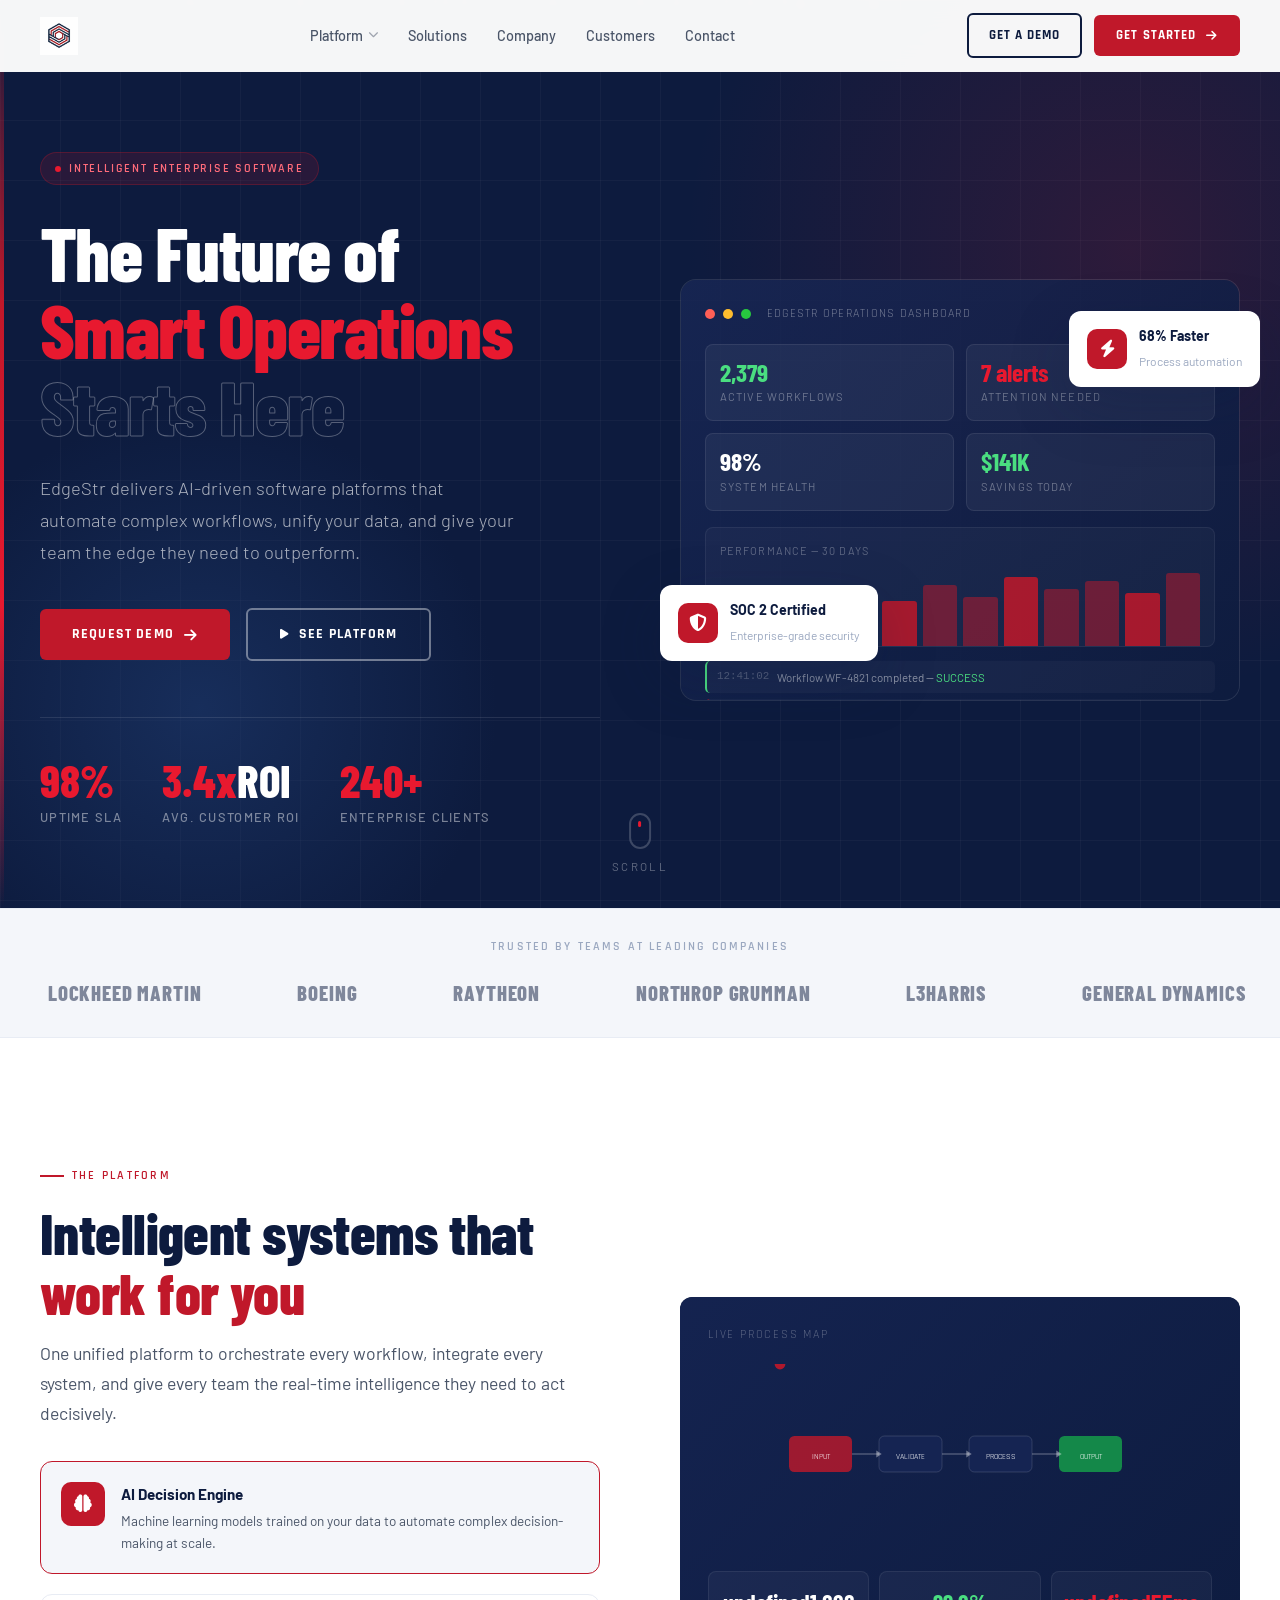
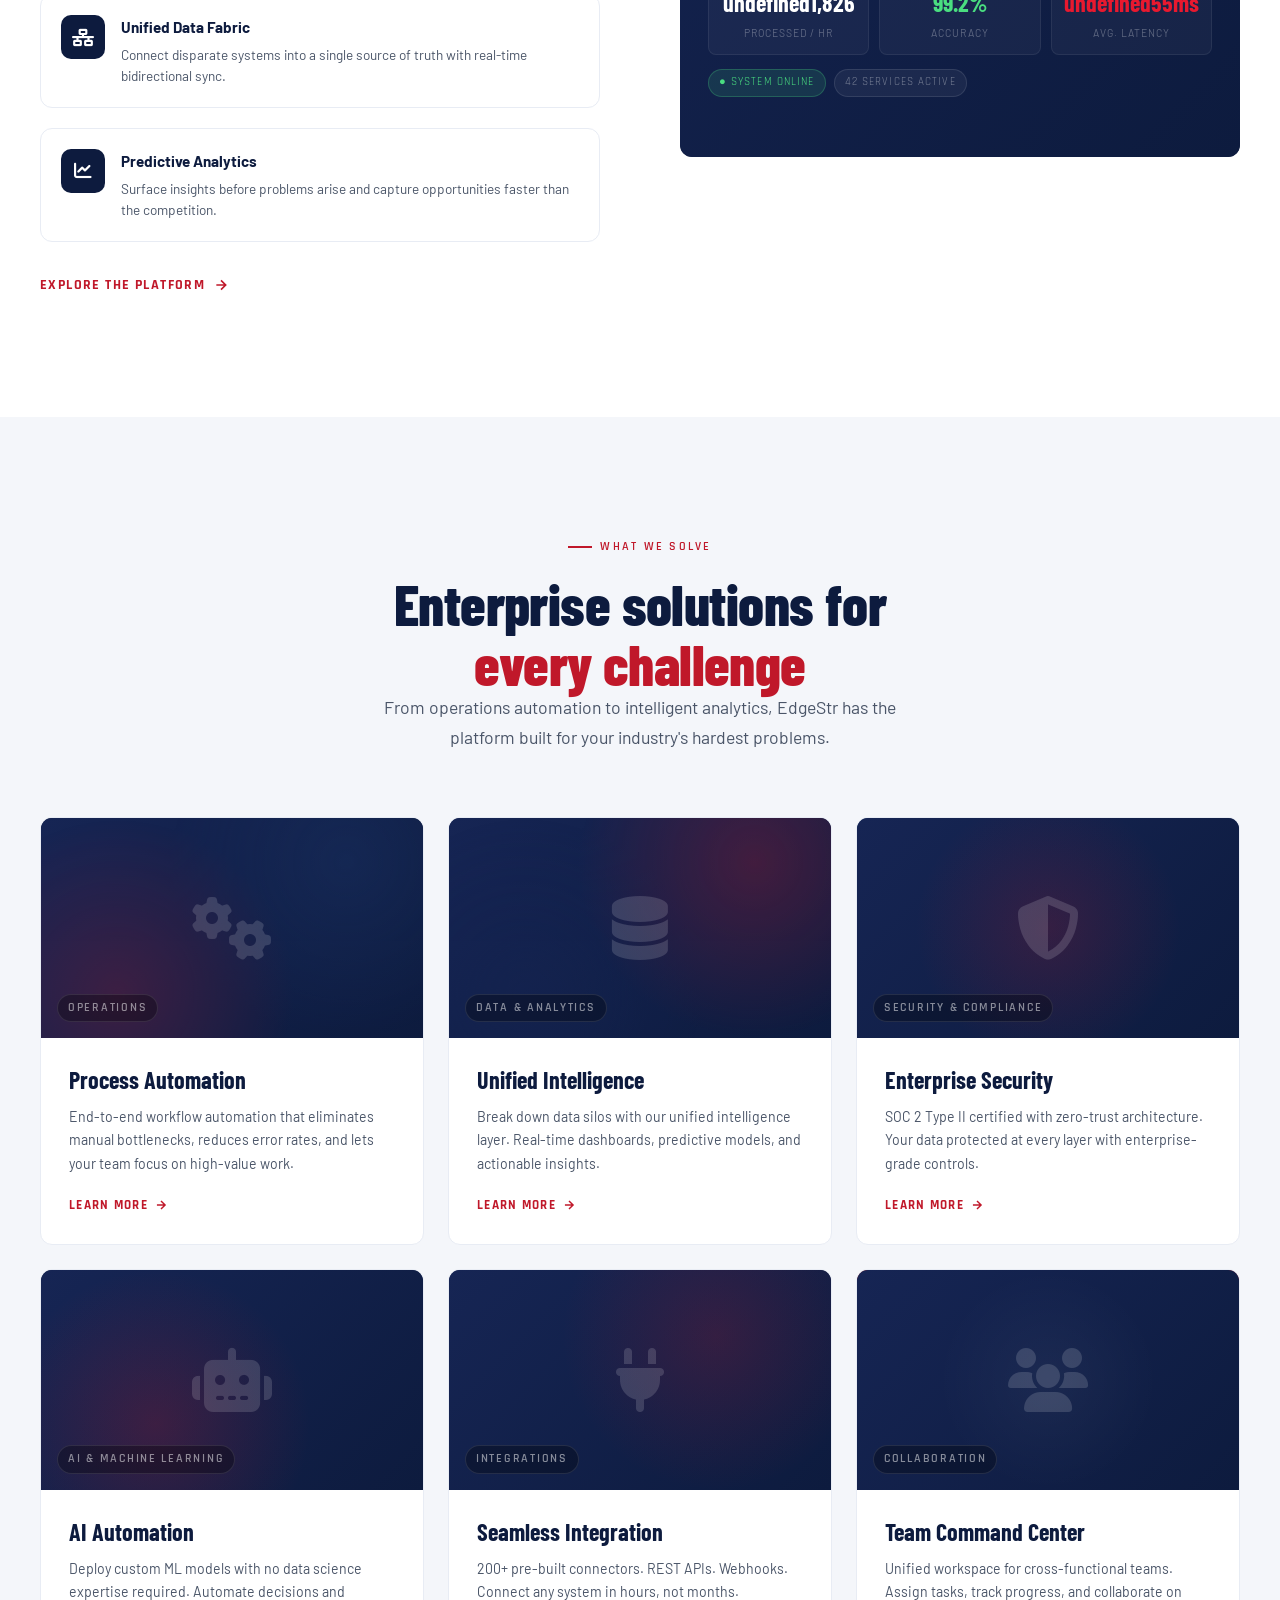
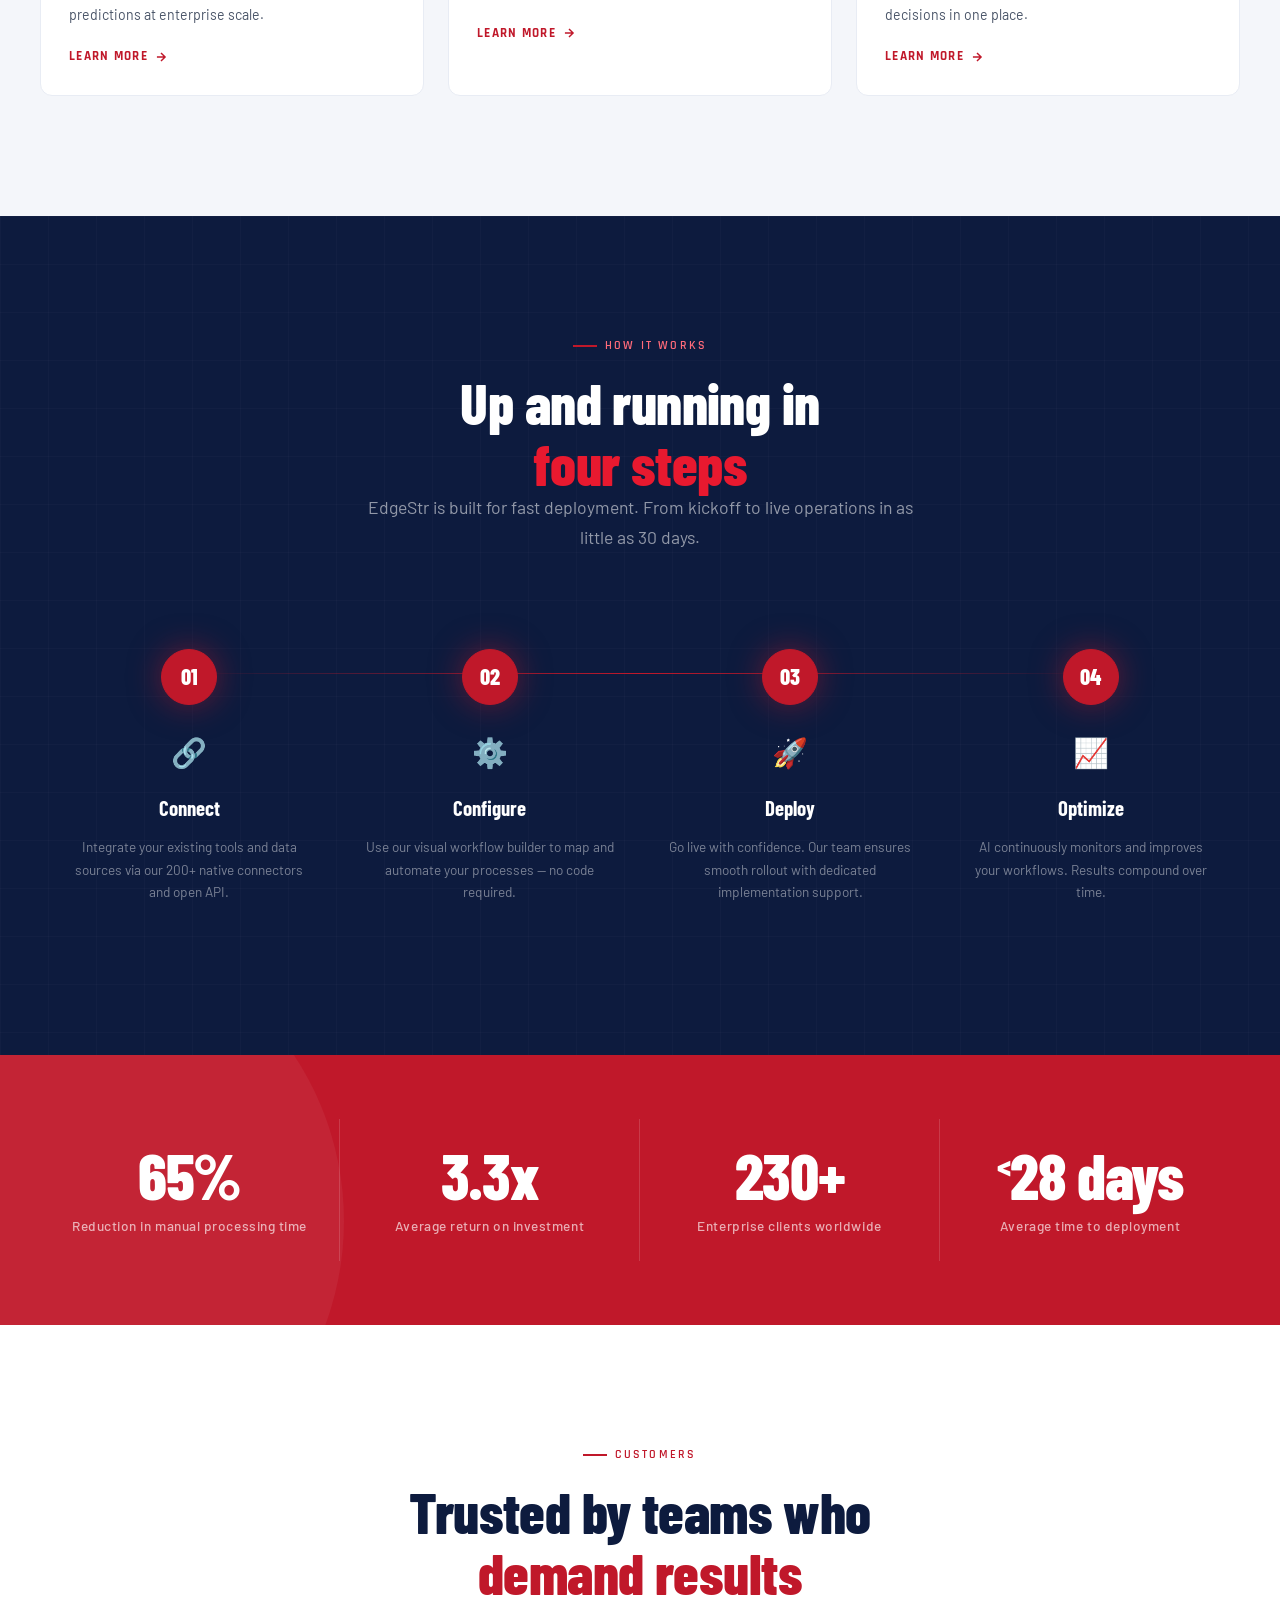
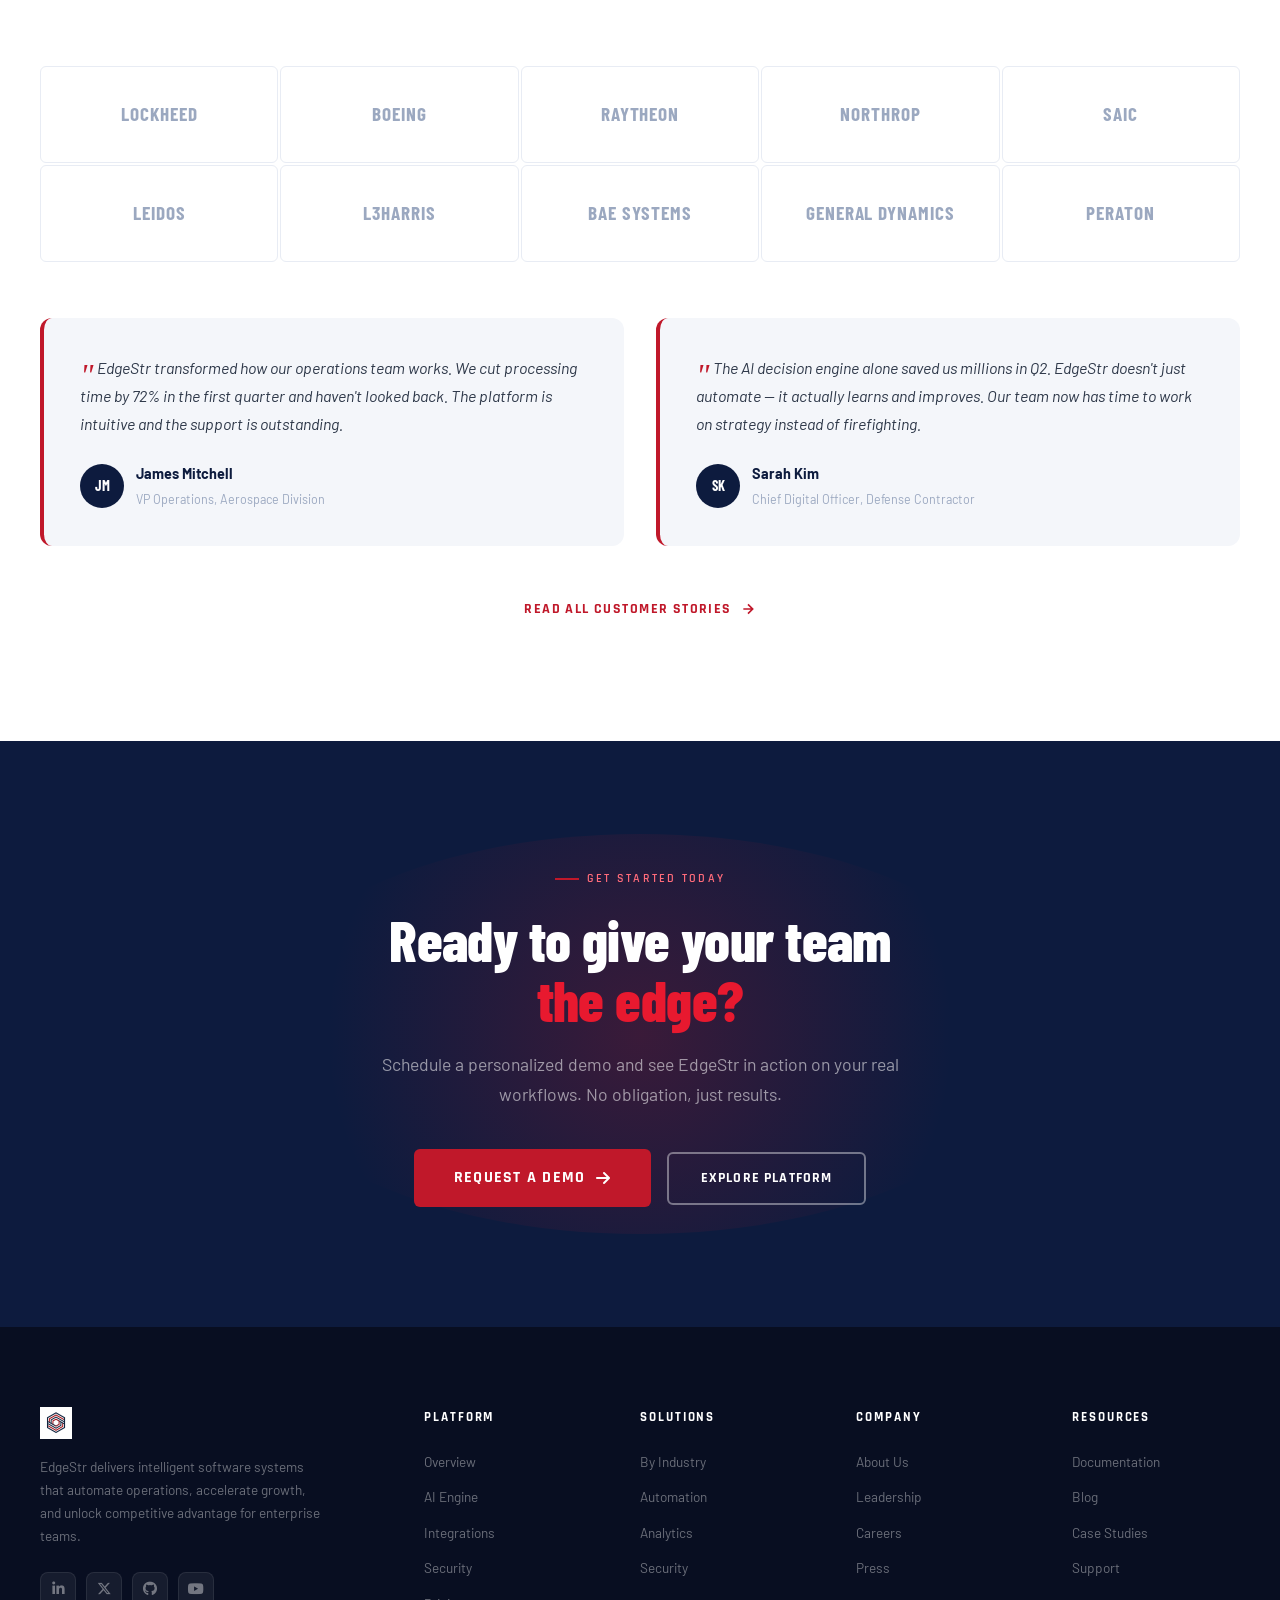
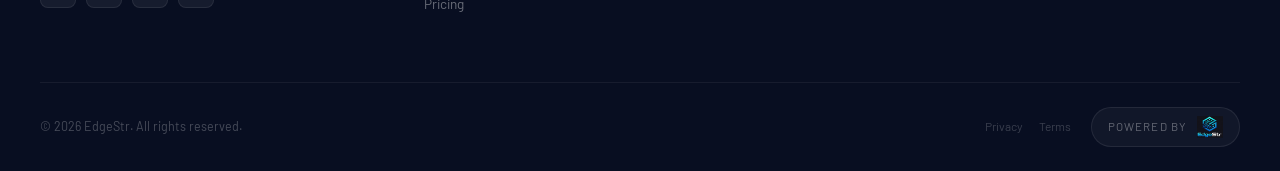
==== website/index.html @ c0b8b947 "website saves" ====
<!DOCTYPE html>
<html lang="en">
<head>
  <meta charset="UTF-8" />
  <meta name="viewport" content="width=device-width, initial-scale=1.0" />
  <title>EdgeStr — Intelligent Software Solutions</title>
  <meta name="description" content="EdgeStr empowers enterprises with intelligent software systems that automate operations, accelerate growth, and unlock competitive advantage." />
  <link rel="stylesheet" href="main.css" />
  <!-- Icons via CDN -->
  <link rel="stylesheet" href="https://cdnjs.cloudflare.com/ajax/libs/font-awesome/6.5.0/css/all.min.css" />
</head>
<body>

<!-- ═══════════════════════════════════════════════════════════
     NAVIGATION
═══════════════════════════════════════════════════════════ -->
<nav id="navbar">
  <div class="nav-inner">
    <a href="index.html" class="nav-logo">
      <img src="webpages/assets/testlogo.png" alt="EdgeStr" />
    </a>

    <div class="nav-links">
      <div class="nav-dropdown">
        <button class="nav-dropdown-toggle">
          Platform <i class="fa-solid fa-chevron-down" style="font-size:0.65rem;opacity:0.5;"></i>
        </button>
        <div class="dropdown-menu">
          <a href="webpages/platform.html">
            <div class="dm-icon"><i class="fa-solid fa-microchip"></i></div>
            <div class="dm-text"><strong>Core Platform</strong><span>AI-powered automation engine</span></div>
          </a>
          <a href="webpages/solutions.html">
            <div class="dm-icon"><i class="fa-solid fa-layer-group"></i></div>
            <div class="dm-text"><strong>Solutions</strong><span>Industry-specific deployments</span></div>
          </a>
          <a href="webpages/platform.html#integrations">
            <div class="dm-icon"><i class="fa-solid fa-plug"></i></div>
            <div class="dm-text"><strong>Integrations</strong><span>Connect your stack</span></div>
          </a>
        </div>
      </div>
      <a href="webpages/solutions.html">Solutions</a>
      <a href="webpages/company.html">Company</a>
      <a href="webpages/customers.html">Customers</a>
      <a href="webpages/contact.html">Contact</a>
    </div>

    <div class="nav-cta">
      <a href="webpages/contact.html" class="btn-secondary" style="padding:10px 20px;font-size:0.82rem;">Get a Demo</a>
      <a href="webpages/contact.html" class="btn-primary">
        Get Started <i class="fa-solid fa-arrow-right" style="font-size:0.75rem;"></i>
      </a>
    </div>

    <div class="nav-hamburger" id="hamburger">
      <span></span><span></span><span></span>
    </div>
  </div>
</nav>

<!-- Mobile menu -->
<div class="mobile-menu" id="mobile-menu">
  <a href="webpages/platform.html">Platform</a>
  <a href="webpages/solutions.html">Solutions</a>
  <a href="webpages/company.html">Company</a>
  <a href="webpages/customers.html">Customers</a>
  <a href="webpages/contact.html">Contact</a>
  <a href="webpages/contact.html" class="btn-primary" style="margin-top:16px;">Get Started →</a>
</div>

<!-- ═══════════════════════════════════════════════════════════
     HERO
═══════════════════════════════════════════════════════════ -->
<section id="hero">
  <div class="hero-grid"></div>
  <div class="hero-particles"></div>
  <div class="hero-glow"></div>
  <div class="hero-glow-2"></div>
  <div class="hero-accent-bar"></div>

  <div class="hero-inner">
    <div class="hero-content">
      <div class="hero-badge">Intelligent Enterprise Software</div>

      <h1 class="hero-title">
        The Future of<br/>
        <span class="line-red">Smart Operations</span><br/>
        <span class="line-outline">Starts Here</span>
      </h1>

      <p class="hero-desc">
        EdgeStr delivers AI-driven software platforms that automate complex workflows, unify your data, and give your team the edge they need to outperform.
      </p>

      <div class="hero-actions">
        <a href="webpages/contact.html" class="btn-primary">
          Request Demo <i class="fa-solid fa-arrow-right"></i>
        </a>
        <a href="webpages/platform.html" class="btn-outline-white">
          <i class="fa-solid fa-play" style="font-size:0.7rem;"></i> See Platform
        </a>
      </div>

      <div class="hero-stats">
        <div class="stat-item">
          <div class="stat-number"><span data-count="98" data-suffix="%">0%</span></div>
          <div class="stat-label">Uptime SLA</div>
        </div>
        <div class="stat-item">
          <div class="stat-number"><span data-count="3.4" data-suffix="x">0x</span>ROI</div>
          <div class="stat-label">Avg. Customer ROI</div>
        </div>
        <div class="stat-item">
          <div class="stat-number"><span data-count="240" data-suffix="+">0+</span></div>
          <div class="stat-label">Enterprise Clients</div>
        </div>
      </div>
    </div>

    <!-- Hero Visual / Dashboard -->
    <div class="hero-visual reveal-right">
      <div class="hero-visual-card">
        <div class="circuit-canvas">
          <!-- Animated dashboard mockup -->
          <div class="dashboard-anim">
            <div class="dash-header">
              <div class="dash-dot red"></div>
              <div class="dash-dot yellow"></div>
              <div class="dash-dot green"></div>
              <div class="dash-title">EdgeStr Operations Dashboard</div>
            </div>

            <div class="dash-grid">
              <div class="dash-metric">
                <div class="dash-metric-val green live-metric" data-base="2340" data-range="50" data-prefix="" data-suffix="">2,340</div>
                <div class="dash-metric-label">Active Workflows</div>
              </div>
              <div class="dash-metric">
                <div class="dash-metric-val red live-metric" data-base="3" data-range="5" data-prefix="" data-suffix=" alerts">3 alerts</div>
                <div class="dash-metric-label">Attention Needed</div>
              </div>
              <div class="dash-metric">
                <div class="dash-metric-val live-metric" data-base="98" data-range="2" data-prefix="" data-suffix="%">98%</div>
                <div class="dash-metric-label">System Health</div>
              </div>
              <div class="dash-metric">
                <div class="dash-metric-val green live-metric" data-base="124" data-range="20" data-prefix="$" data-suffix="K">$124K</div>
                <div class="dash-metric-label">Savings Today</div>
              </div>
            </div>

            <div class="dash-chart">
              <div style="font-size:0.68rem;color:rgba(255,255,255,0.3);letter-spacing:0.1em;text-transform:uppercase;margin-bottom:10px;">Performance — 30 days</div>
              <div class="chart-bars">
                <div class="chart-bar" style="--h:45%;"></div>
                <div class="chart-bar" style="--h:62%;"></div>
                <div class="chart-bar" style="--h:55%;"></div>
                <div class="chart-bar" style="--h:78%;"></div>
                <div class="chart-bar accent" style="--h:70%;"></div>
                <div class="chart-bar" style="--h:88%;"></div>
                <div class="chart-bar" style="--h:75%;"></div>
                <div class="chart-bar accent" style="--h:95%;"></div>
                <div class="chart-bar" style="--h:82%;"></div>
                <div class="chart-bar" style="--h:90%;"></div>
                <div class="chart-bar accent" style="--h:100%;"></div>
                <div class="chart-bar" style="--h:92%;"></div>
              </div>
            </div>

            <!-- Live data stream -->
            <div style="margin-top:14px;display:flex;flex-direction:column;gap:6px;">
              <div style="display:flex;align-items:center;gap:8px;padding:7px 10px;background:rgba(255,255,255,0.03);border-radius:5px;border-left:2px solid #4ADE80;">
                <span style="font-size:0.68rem;color:rgba(255,255,255,0.25);font-family:monospace;">12:41:02</span>
                <span style="font-size:0.72rem;color:rgba(255,255,255,0.5);">Workflow WF-4821 completed — <span style="color:#4ADE80;">SUCCESS</span></span>
              </div>
              <div style="display:flex;align-items:center;gap:8px;padding:7px 10px;background:rgba(255,255,255,0.03);border-radius:5px;border-left:2px solid var(--red);">
                <span style="font-size:0.68rem;color:rgba(255,255,255,0.25);font-family:monospace;">12:40:55</span>
                <span style="font-size:0.72rem;color:rgba(255,255,255,0.5);">Alert triggered — Process PRC-019 — <span style="color:#FF6B7A;">REVIEW</span></span>
              </div>
              <div style="display:flex;align-items:center;gap:8px;padding:7px 10px;background:rgba(255,255,255,0.03);border-radius:5px;border-left:2px solid rgba(255,255,255,0.15);">
                <span style="font-size:0.68rem;color:rgba(255,255,255,0.25);font-family:monospace;">12:40:49</span>
                <span style="font-size:0.72rem;color:rgba(255,255,255,0.5);">Data sync completed — 2,841 records updated</span>
              </div>
            </div>
          </div>
        </div>
      </div>

      <!-- Floating cards -->
      <div class="hero-float-card card-1">
        <div class="float-card-icon"><i class="fa-solid fa-bolt"></i></div>
        <div class="float-card-text">
          <strong>68% Faster</strong>
          <span>Process automation</span>
        </div>
      </div>
      <div class="hero-float-card card-2">
        <div class="float-card-icon"><i class="fa-solid fa-shield-halved"></i></div>
        <div class="float-card-text">
          <strong>SOC 2 Certified</strong>
          <span>Enterprise-grade security</span>
        </div>
      </div>
    </div>
  </div>

  <div class="hero-scroll" onclick="document.getElementById('logos-bar').scrollIntoView({behavior:'smooth'})">
    <div class="scroll-mouse"></div>
    <span>Scroll</span>
  </div>
</section>

<!-- ═══════════════════════════════════════════════════════════
     PARTNER LOGOS TICKER
═══════════════════════════════════════════════════════════ -->
<div class="logos-section" id="logos-bar">
  <p class="logos-label">Trusted by teams at leading companies</p>
  <div class="logos-track" id="logos-track">
    <!-- duplicated for infinite scroll -->
    <div class="logo-item">Lockheed Martin</div>
    <div class="logo-item">Boeing</div>
    <div class="logo-item">Raytheon</div>
    <div class="logo-item">Northrop Grumman</div>
    <div class="logo-item">L3Harris</div>
    <div class="logo-item">General Dynamics</div>
    <div class="logo-item">SAIC</div>
    <div class="logo-item">Leidos</div>
    <div class="logo-item">BAE Systems</div>
    <div class="logo-item">Lockheed Martin</div>
    <div class="logo-item">Boeing</div>
    <div class="logo-item">Raytheon</div>
    <div class="logo-item">Northrop Grumman</div>
    <div class="logo-item">L3Harris</div>
    <div class="logo-item">General Dynamics</div>
    <div class="logo-item">SAIC</div>
    <div class="logo-item">Leidos</div>
    <div class="logo-item">BAE Systems</div>
  </div>
</div>

<!-- ═══════════════════════════════════════════════════════════
     PLATFORM SECTION
═══════════════════════════════════════════════════════════ -->
<section id="platform">
  <div class="section-inner">
    <div class="platform-grid">
      <div class="platform-content reveal-left">
        <div class="label-tag">The Platform</div>
        <h2 class="section-heading mt-16">Intelligent systems that<br/><span>work for you</span></h2>
        <p class="section-sub mt-16">
          One unified platform to orchestrate every workflow, integrate every system, and give every team the real-time intelligence they need to act decisively.
        </p>

        <div class="platform-features mt-32">
          <div class="feat-item active">
            <div class="feat-icon"><i class="fa-solid fa-brain"></i></div>
            <div class="feat-body">
              <strong>AI Decision Engine</strong>
              <p>Machine learning models trained on your data to automate complex decision-making at scale.</p>
            </div>
          </div>
          <div class="feat-item">
            <div class="feat-icon"><i class="fa-solid fa-network-wired"></i></div>
            <div class="feat-body">
              <strong>Unified Data Fabric</strong>
              <p>Connect disparate systems into a single source of truth with real-time bidirectional sync.</p>
            </div>
          </div>
          <div class="feat-item">
            <div class="feat-icon"><i class="fa-solid fa-chart-line"></i></div>
            <div class="feat-body">
              <strong>Predictive Analytics</strong>
              <p>Surface insights before problems arise and capture opportunities faster than the competition.</p>
            </div>
          </div>
        </div>

        <a href="webpages/platform.html" class="btn-arrow-link mt-32" style="display:inline-flex;">
          Explore the Platform
          <svg width="16" height="16" viewBox="0 0 24 24" fill="none" stroke="currentColor" stroke-width="2.5"><path d="M5 12h14M12 5l7 7-7 7"/></svg>
        </a>
      </div>

      <div class="platform-visual reveal-right">
        <div class="circuit-canvas" style="min-height:460px;border-radius:12px;overflow:hidden;">
          <div class="dashboard-anim" style="padding:28px;">
            <!-- Process flow visualization -->
            <div style="font-family:'Rajdhani',sans-serif;font-size:0.75rem;color:rgba(255,255,255,0.3);letter-spacing:0.15em;text-transform:uppercase;margin-bottom:20px;">Live Process Map</div>
            <!-- SVG process flow -->
            <svg viewBox="0 0 400 200" width="100%" style="max-height:180px;">
              <!-- Nodes -->
              <rect x="10" y="80" width="70" height="40" rx="6" fill="rgba(192,24,42,0.8)" />
              <text x="45" y="105" text-anchor="middle" fill="white" font-size="9" font-family="Rajdhani">INPUT</text>
              <rect x="110" y="80" width="70" height="40" rx="6" fill="rgba(22,37,84,0.9)" stroke="rgba(255,255,255,0.15)" stroke-width="1"/>
              <text x="145" y="105" text-anchor="middle" fill="white" font-size="9" font-family="Rajdhani">VALIDATE</text>
              <rect x="210" y="80" width="70" height="40" rx="6" fill="rgba(22,37,84,0.9)" stroke="rgba(255,255,255,0.15)" stroke-width="1"/>
              <text x="245" y="105" text-anchor="middle" fill="white" font-size="9" font-family="Rajdhani">PROCESS</text>
              <rect x="310" y="80" width="70" height="40" rx="6" fill="rgba(22, 163, 74, 0.8)" />
              <text x="345" y="105" text-anchor="middle" fill="white" font-size="9" font-family="Rajdhani">OUTPUT</text>
              <!-- Connector lines -->
              <line x1="80" y1="100" x2="110" y2="100" stroke="rgba(255,255,255,0.25)" stroke-width="1.5"/>
              <polygon points="107,96 113,100 107,104" fill="rgba(255,255,255,0.4)"/>
              <line x1="180" y1="100" x2="210" y2="100" stroke="rgba(255,255,255,0.25)" stroke-width="1.5"/>
              <polygon points="207,96 213,100 207,104" fill="rgba(255,255,255,0.4)"/>
              <line x1="280" y1="100" x2="310" y2="100" stroke="rgba(255,255,255,0.25)" stroke-width="1.5"/>
              <polygon points="307,96 313,100 307,104" fill="rgba(255,255,255,0.4)"/>
              <!-- Animated pulse -->
              <circle r="6" fill="var(--red)" opacity="0.9">
                <animateMotion dur="3s" repeatCount="indefinite">
                  <mpath>
                    <path d="M 80,100 L 380,100" />
                  </mpath>
                </animateMotion>
              </circle>
            </svg>

            <div style="margin-top:20px;">
              <div style="display:grid;grid-template-columns:1fr 1fr 1fr;gap:10px;">
                <div style="background:rgba(255,255,255,0.04);border:1px solid rgba(255,255,255,0.07);border-radius:8px;padding:12px;text-align:center;">
                  <div style="font-family:'Barlow Condensed',sans-serif;font-weight:700;font-size:1.5rem;color:white;" class="live-metric" data-base="1820" data-range="30">1,820</div>
                  <div style="font-size:0.65rem;color:rgba(255,255,255,0.3);text-transform:uppercase;letter-spacing:0.1em;margin-top:3px;">Processed / hr</div>
                </div>
                <div style="background:rgba(255,255,255,0.04);border:1px solid rgba(255,255,255,0.07);border-radius:8px;padding:12px;text-align:center;">
                  <div style="font-family:'Barlow Condensed',sans-serif;font-weight:700;font-size:1.5rem;color:#4ADE80;">99.2%</div>
                  <div style="font-size:0.65rem;color:rgba(255,255,255,0.3);text-transform:uppercase;letter-spacing:0.1em;margin-top:3px;">Accuracy</div>
                </div>
                <div style="background:rgba(255,255,255,0.04);border:1px solid rgba(255,255,255,0.07);border-radius:8px;padding:12px;text-align:center;">
                  <div style="font-family:'Barlow Condensed',sans-serif;font-weight:700;font-size:1.5rem;color:var(--red-bright);" class="live-metric" data-base="45" data-range="20" data-suffix="ms">45ms</div>
                  <div style="font-size:0.65rem;color:rgba(255,255,255,0.3);text-transform:uppercase;letter-spacing:0.1em;margin-top:3px;">Avg. Latency</div>
                </div>
              </div>
            </div>

            <div style="margin-top:14px;display:flex;gap:8px;flex-wrap:wrap;">
              <span style="background:rgba(74,222,128,0.12);border:1px solid rgba(74,222,128,0.25);color:#4ADE80;font-size:0.7rem;font-family:'Rajdhani',sans-serif;letter-spacing:0.1em;text-transform:uppercase;padding:4px 10px;border-radius:100px;">● System Online</span>
              <span style="background:rgba(255,255,255,0.05);border:1px solid rgba(255,255,255,0.1);color:rgba(255,255,255,0.4);font-size:0.7rem;font-family:'Rajdhani',sans-serif;letter-spacing:0.1em;text-transform:uppercase;padding:4px 10px;border-radius:100px;">42 Services Active</span>
            </div>
          </div>
        </div>
      </div>
    </div>
  </div>
</section>

<!-- ═══════════════════════════════════════════════════════════
     SOLUTIONS / SMART CARDS
═══════════════════════════════════════════════════════════ -->
<section id="solutions">
  <div class="section-inner">
    <div class="section-header centered reveal">
      <div class="label-tag">What We Solve</div>
      <h2 class="section-heading mt-16">Enterprise solutions for<br/><span>every challenge</span></h2>
      <p class="section-sub mt-16">From operations automation to intelligent analytics, EdgeStr has the platform built for your industry's hardest problems.</p>
    </div>

    <div class="cards-grid">

      <div class="smart-card reveal delay-1">
        <div class="smart-card-visual">
          <div class="animated-bg"></div>
          <div class="card-icon-big"><i class="fa-solid fa-gears"></i></div>
          <div class="card-label-overlay">Operations</div>
        </div>
        <div class="smart-card-body">
          <div class="smart-card-title">Process Automation</div>
          <p class="smart-card-desc">End-to-end workflow automation that eliminates manual bottlenecks, reduces error rates, and lets your team focus on high-value work.</p>
          <a href="webpages/solutions.html" class="smart-card-link">
            Learn More
            <svg width="14" height="14" viewBox="0 0 24 24" fill="none" stroke="currentColor" stroke-width="2.5"><path d="M5 12h14M12 5l7 7-7 7"/></svg>
          </a>
        </div>
      </div>

      <div class="smart-card reveal delay-2">
        <div class="smart-card-visual" style="background:linear-gradient(135deg,#162554,#0D1B3E);">
          <div class="animated-bg" style="background:radial-gradient(circle at 80% 20%, rgba(192,24,42,0.7) 0%,transparent 50%),radial-gradient(circle at 20% 80%,rgba(22,37,84,0.9) 0%,transparent 50%);"></div>
          <div class="card-icon-big"><i class="fa-solid fa-database"></i></div>
          <div class="card-label-overlay">Data & Analytics</div>
        </div>
        <div class="smart-card-body">
          <div class="smart-card-title">Unified Intelligence</div>
          <p class="smart-card-desc">Break down data silos with our unified intelligence layer. Real-time dashboards, predictive models, and actionable insights.</p>
          <a href="webpages/solutions.html" class="smart-card-link">
            Learn More
            <svg width="14" height="14" viewBox="0 0 24 24" fill="none" stroke="currentColor" stroke-width="2.5"><path d="M5 12h14M12 5l7 7-7 7"/></svg>
          </a>
        </div>
      </div>

      <div class="smart-card reveal delay-3">
        <div class="smart-card-visual" style="background:linear-gradient(135deg,#1E3A6E,#162554);">
          <div class="animated-bg" style="background:radial-gradient(circle at 50% 50%,rgba(192,24,42,0.5) 0%,transparent 60%);"></div>
          <div class="card-icon-big"><i class="fa-solid fa-shield-halved"></i></div>
          <div class="card-label-overlay">Security & Compliance</div>
        </div>
        <div class="smart-card-body">
          <div class="smart-card-title">Enterprise Security</div>
          <p class="smart-card-desc">SOC 2 Type II certified with zero-trust architecture. Your data protected at every layer with enterprise-grade controls.</p>
          <a href="webpages/solutions.html" class="smart-card-link">
            Learn More
            <svg width="14" height="14" viewBox="0 0 24 24" fill="none" stroke="currentColor" stroke-width="2.5"><path d="M5 12h14M12 5l7 7-7 7"/></svg>
          </a>
        </div>
      </div>

      <div class="smart-card reveal delay-1">
        <div class="smart-card-visual" style="background:linear-gradient(135deg,#0D1B3E,#1E3A6E);">
          <div class="animated-bg" style="background:radial-gradient(circle at 30% 70%,rgba(192,24,42,0.6) 0%,transparent 50%);"></div>
          <div class="card-icon-big"><i class="fa-solid fa-robot"></i></div>
          <div class="card-label-overlay">AI & Machine Learning</div>
        </div>
        <div class="smart-card-body">
          <div class="smart-card-title">AI Automation</div>
          <p class="smart-card-desc">Deploy custom ML models with no data science expertise required. Automate decisions and predictions at enterprise scale.</p>
          <a href="webpages/solutions.html" class="smart-card-link">
            Learn More
            <svg width="14" height="14" viewBox="0 0 24 24" fill="none" stroke="currentColor" stroke-width="2.5"><path d="M5 12h14M12 5l7 7-7 7"/></svg>
          </a>
        </div>
      </div>

      <div class="smart-card reveal delay-2">
        <div class="smart-card-visual" style="background:linear-gradient(135deg,#162554,#0D1B3E);">
          <div class="animated-bg" style="background:radial-gradient(circle at 70% 30%,rgba(192,24,42,0.5) 0%,transparent 50%);"></div>
          <div class="card-icon-big"><i class="fa-solid fa-plug"></i></div>
          <div class="card-label-overlay">Integrations</div>
        </div>
        <div class="smart-card-body">
          <div class="smart-card-title">Seamless Integration</div>
          <p class="smart-card-desc">200+ pre-built connectors. REST APIs. Webhooks. Connect any system in hours, not months.</p>
          <a href="webpages/solutions.html" class="smart-card-link">
            Learn More
            <svg width="14" height="14" viewBox="0 0 24 24" fill="none" stroke="currentColor" stroke-width="2.5"><path d="M5 12h14M12 5l7 7-7 7"/></svg>
          </a>
        </div>
      </div>

      <div class="smart-card reveal delay-3">
        <div class="smart-card-visual" style="background:linear-gradient(135deg,#8B1020,#C0182A,#0D1B3E);">
          <div class="animated-bg" style="background:radial-gradient(circle at 50% 50%,rgba(255,255,255,0.1) 0%,transparent 50%);"></div>
          <div class="card-icon-big"><i class="fa-solid fa-users"></i></div>
          <div class="card-label-overlay">Collaboration</div>
        </div>
        <div class="smart-card-body">
          <div class="smart-card-title">Team Command Center</div>
          <p class="smart-card-desc">Unified workspace for cross-functional teams. Assign tasks, track progress, and collaborate on decisions in one place.</p>
          <a href="webpages/solutions.html" class="smart-card-link">
            Learn More
            <svg width="14" height="14" viewBox="0 0 24 24" fill="none" stroke="currentColor" stroke-width="2.5"><path d="M5 12h14M12 5l7 7-7 7"/></svg>
          </a>
        </div>
      </div>

    </div>
  </div>
</section>

<!-- ═══════════════════════════════════════════════════════════
     HOW IT WORKS
═══════════════════════════════════════════════════════════ -->
<section id="how-it-works">
  <div class="section-inner">
    <div class="section-header centered reveal">
      <div class="label-tag" style="color:#FF6B7A;">How It Works</div>
      <h2 class="section-heading mt-16">Up and running in<br/><span style="color:var(--red-bright);">four steps</span></h2>
      <p class="section-sub mt-16">EdgeStr is built for fast deployment. From kickoff to live operations in as little as 30 days.</p>
    </div>

    <div class="process-steps">
      <div class="process-step reveal delay-1">
        <div class="step-num">01</div>
        <div class="step-icon">🔗</div>
        <div class="step-title">Connect</div>
        <p class="step-desc">Integrate your existing tools and data sources via our 200+ native connectors and open API.</p>
      </div>
      <div class="process-step reveal delay-2">
        <div class="step-num">02</div>
        <div class="step-icon">⚙️</div>
        <div class="step-title">Configure</div>
        <p class="step-desc">Use our visual workflow builder to map and automate your processes — no code required.</p>
      </div>
      <div class="process-step reveal delay-3">
        <div class="step-num">03</div>
        <div class="step-icon">🚀</div>
        <div class="step-title">Deploy</div>
        <p class="step-desc">Go live with confidence. Our team ensures smooth rollout with dedicated implementation support.</p>
      </div>
      <div class="process-step reveal delay-4">
        <div class="step-num">04</div>
        <div class="step-icon">📈</div>
        <div class="step-title">Optimize</div>
        <p class="step-desc">AI continuously monitors and improves your workflows. Results compound over time.</p>
      </div>
    </div>
  </div>
</section>

<!-- ═══════════════════════════════════════════════════════════
     STATS BANNER
═══════════════════════════════════════════════════════════ -->
<section id="stats-banner">
  <div class="section-inner">
    <div class="stats-grid">
      <div class="stat-block reveal delay-1">
        <div class="stat-big"><span data-count="68" data-suffix="%">0%</span></div>
        <div class="stat-desc">Reduction in manual processing time</div>
      </div>
      <div class="stat-block reveal delay-2">
        <div class="stat-big"><span data-count="3.4" data-suffix="x">0x</span></div>
        <div class="stat-desc">Average return on investment</div>
      </div>
      <div class="stat-block reveal delay-3">
        <div class="stat-big"><span data-count="240" data-suffix="+">0+</span></div>
        <div class="stat-desc">Enterprise clients worldwide</div>
      </div>
      <div class="stat-block reveal delay-4">
        <div class="stat-big"><sup>&lt;</sup><span data-count="30" data-suffix=" days">0 days</span></div>
        <div class="stat-desc">Average time to deployment</div>
      </div>
    </div>
  </div>
</section>

<!-- ═══════════════════════════════════════════════════════════
     CUSTOMERS / TESTIMONIALS
═══════════════════════════════════════════════════════════ -->
<section id="customers">
  <div class="section-inner">
    <div class="section-header centered reveal">
      <div class="label-tag">Customers</div>
      <h2 class="section-heading mt-16">Trusted by teams who<br/><span>demand results</span></h2>
    </div>

    <div class="customer-logos-grid reveal">
      <div class="customer-logo-item">Lockheed</div>
      <div class="customer-logo-item">Boeing</div>
      <div class="customer-logo-item">Raytheon</div>
      <div class="customer-logo-item">Northrop</div>
      <div class="customer-logo-item">SAIC</div>
      <div class="customer-logo-item">Leidos</div>
      <div class="customer-logo-item">L3Harris</div>
      <div class="customer-logo-item">BAE Systems</div>
      <div class="customer-logo-item">General Dynamics</div>
      <div class="customer-logo-item">Peraton</div>
    </div>

    <div class="testimonial-row">
      <div class="testimonial-card reveal delay-1">
        <p class="quote-text">EdgeStr transformed how our operations team works. We cut processing time by 72% in the first quarter and haven't looked back. The platform is intuitive and the support is outstanding.</p>
        <div class="quote-author">
          <div class="author-avatar">JM</div>
          <div class="author-info">
            <strong>James Mitchell</strong>
            <span>VP Operations, Aerospace Division</span>
          </div>
        </div>
      </div>
      <div class="testimonial-card reveal delay-2">
        <p class="quote-text">The AI decision engine alone saved us millions in Q2. EdgeStr doesn't just automate — it actually learns and improves. Our team now has time to work on strategy instead of firefighting.</p>
        <div class="quote-author">
          <div class="author-avatar">SK</div>
          <div class="author-info">
            <strong>Sarah Kim</strong>
            <span>Chief Digital Officer, Defense Contractor</span>
          </div>
        </div>
      </div>
    </div>

    <div style="text-align:center;margin-top:48px;">
      <a href="webpages/customers.html" class="btn-arrow-link" style="justify-content:center;">
        Read All Customer Stories
        <svg width="16" height="16" viewBox="0 0 24 24" fill="none" stroke="currentColor" stroke-width="2.5"><path d="M5 12h14M12 5l7 7-7 7"/></svg>
      </a>
    </div>
  </div>
</section>

<!-- ═══════════════════════════════════════════════════════════
     CTA SECTION
═══════════════════════════════════════════════════════════ -->
<section id="cta-section">
  <div class="cta-glow"></div>
  <div class="section-inner" style="position:relative;z-index:2;">
    <div class="reveal">
      <div class="label-tag" style="color:#FF6B7A;justify-content:center;margin-bottom:20px;">Get Started Today</div>
      <h2 class="section-heading" style="color:var(--white);text-align:center;">Ready to give your team<br/><span style="color:var(--red-bright);">the edge?</span></h2>
      <p class="section-sub" style="color:rgba(255,255,255,0.55);text-align:center;margin:20px auto 40px;">Schedule a personalized demo and see EdgeStr in action on your real workflows. No obligation, just results.</p>

      <div class="cta-buttons">
        <a href="webpages/contact.html" class="btn-primary" style="font-size:1rem;padding:16px 40px;">
          Request a Demo <i class="fa-solid fa-arrow-right"></i>
        </a>
        <a href="webpages/platform.html" class="btn-outline-white">
          Explore Platform
        </a>
      </div>
    </div>
  </div>
</section>

<!-- ═══════════════════════════════════════════════════════════
     FOOTER
═══════════════════════════════════════════════════════════ -->
<footer id="footer">
  <div class="footer-inner">
    <div class="footer-top">
      <div class="footer-brand">
        <div class="footer-logo">
          <img src="webpages/assets/testlogo.png" alt="EdgeStr" />
        </div>
        <p class="footer-desc">EdgeStr delivers intelligent software systems that automate operations, accelerate growth, and unlock competitive advantage for enterprise teams.</p>
        <div class="footer-socials">
          <a href="#" class="social-btn"><i class="fab fa-linkedin-in"></i></a>
          <a href="#" class="social-btn"><i class="fab fa-x-twitter"></i></a>
          <a href="#" class="social-btn"><i class="fab fa-github"></i></a>
          <a href="#" class="social-btn"><i class="fab fa-youtube"></i></a>
        </div>
      </div>

      <div class="footer-col">
        <h4>Platform</h4>
        <ul>
          <li><a href="webpages/platform.html">Overview</a></li>
          <li><a href="webpages/platform.html#ai-engine">AI Engine</a></li>
          <li><a href="webpages/platform.html#integrations">Integrations</a></li>
          <li><a href="webpages/platform.html#security">Security</a></li>
          <li><a href="webpages/platform.html#pricing">Pricing</a></li>
        </ul>
      </div>

      <div class="footer-col">
        <h4>Solutions</h4>
        <ul>
          <li><a href="webpages/solutions.html">By Industry</a></li>
          <li><a href="webpages/solutions.html">Automation</a></li>
          <li><a href="webpages/solutions.html">Analytics</a></li>
          <li><a href="webpages/solutions.html">Security</a></li>
        </ul>
      </div>

      <div class="footer-col">
        <h4>Company</h4>
        <ul>
          <li><a href="webpages/company.html">About Us</a></li>
          <li><a href="webpages/company.html#leadership">Leadership</a></li>
          <li><a href="webpages/company.html#careers">Careers</a></li>
          <li><a href="webpages/company.html#press">Press</a></li>
        </ul>
      </div>

      <div class="footer-col">
        <h4>Resources</h4>
        <ul>
          <li><a href="#">Documentation</a></li>
          <li><a href="#">Blog</a></li>
          <li><a href="webpages/customers.html">Case Studies</a></li>
          <li><a href="webpages/contact.html">Support</a></li>
        </ul>
      </div>
    </div>

    <div class="footer-bottom">
      <span class="footer-copy">© 2026 EdgeStr. All rights reserved.</span>

      <!-- Powered by EdgeStar badge -->
      <div style="display:flex;align-items:center;gap:20px;">
        <div style="display:flex;gap:16px;">
          <a href="#" style="font-size:0.75rem;color:rgba(255,255,255,0.2);transition:color 0.2s;" onmouseover="this.style.color='rgba(255,255,255,0.5)'" onmouseout="this.style.color='rgba(255,255,255,0.2)'">Privacy</a>
          <a href="#" style="font-size:0.75rem;color:rgba(255,255,255,0.2);transition:color 0.2s;" onmouseover="this.style.color='rgba(255,255,255,0.5)'" onmouseout="this.style.color='rgba(255,255,255,0.2)'">Terms</a>
        </div>
        <div class="powered-badge">
          <span>Powered by</span>
          <img src="webpages/assets/edgestar.png" alt="EdgeStar" />
        </div>
      </div>
    </div>
  </div>
</footer>

<script src="main.js"></script>
</body>
</html>
---- website/main.css ----
/* ============================================================
   MAIN STYLESHEET — White, Navy Blue & Red Theme
   ============================================================ */

@import url('https://fonts.googleapis.com/css2?family=Barlow+Condensed:wght@400;600;700;800&family=Barlow:wght@300;400;500;600&family=Rajdhani:wght@500;600;700&display=swap');

/* ─── CSS VARIABLES ─────────────────────────────────────── */
:root {
  --navy:       #0D1B3E;
  --navy-mid:   #162554;
  --navy-light: #1E3A6E;
  --red:        #C0182A;
  --red-bright: #E8192F;
  --red-dark:   #8B1020;
  --white:      #FFFFFF;
  --off-white:  #F4F6FA;
  --gray-light: #E8ECF4;
  --gray-mid:   #9BA8C0;
  --gray-dark:  #4A5568;
  --text-dark:  #0D1B3E;
  --text-body:  #2D3748;
  --font-head:  'Barlow Condensed', sans-serif;
  --font-body:  'Barlow', sans-serif;
  --font-ui:    'Rajdhani', sans-serif;
  --transition: all 0.35s cubic-bezier(0.4, 0, 0.2, 1);
  --shadow-sm:  0 2px 12px rgba(13,27,62,0.10);
  --shadow-md:  0 8px 32px rgba(13,27,62,0.16);
  --shadow-lg:  0 20px 60px rgba(13,27,62,0.22);
  --radius:     6px;
  --radius-lg:  12px;
}

/* ─── RESET ─────────────────────────────────────────────── */
*, *::before, *::after { box-sizing: border-box; margin: 0; padding: 0; }
html { scroll-behavior: smooth; font-size: 16px; }
body {
  font-family: var(--font-body);
  color: var(--text-body);
  background: var(--white);
  overflow-x: hidden;
  line-height: 1.6;
}
img { max-width: 100%; display: block; }
a { text-decoration: none; color: inherit; }
ul { list-style: none; }
button { cursor: pointer; border: none; background: none; font-family: inherit; }

/* ─── SCROLLBAR ──────────────────────────────────────────── */
::-webkit-scrollbar { width: 6px; }
::-webkit-scrollbar-track { background: var(--off-white); }
::-webkit-scrollbar-thumb { background: var(--navy-light); border-radius: 3px; }

/* ─── TYPOGRAPHY HELPERS ─────────────────────────────────── */
.label-tag {
  font-family: var(--font-ui);
  font-size: 0.78rem;
  font-weight: 600;
  letter-spacing: 0.18em;
  text-transform: uppercase;
  color: var(--red);
  display: inline-flex;
  align-items: center;
  gap: 8px;
}
.label-tag::before {
  content: '';
  width: 24px; height: 2px;
  background: var(--red);
}
.section-heading {
  font-family: var(--font-head);
  font-size: clamp(2.2rem, 4.5vw, 3.8rem);
  font-weight: 800;
  line-height: 1.05;
  color: var(--navy);
  letter-spacing: -0.01em;
}
.section-heading span { color: var(--red); }
.section-sub {
  font-family: var(--font-body);
  font-size: 1.1rem;
  color: var(--gray-dark);
  font-weight: 400;
  max-width: 560px;
  line-height: 1.7;
}

/* ─── BUTTONS ────────────────────────────────────────────── */
.btn-primary {
  display: inline-flex;
  align-items: center;
  gap: 10px;
  background: var(--red);
  color: var(--white);
  font-family: var(--font-ui);
  font-size: 0.9rem;
  font-weight: 700;
  letter-spacing: 0.08em;
  text-transform: uppercase;
  padding: 14px 32px;
  border-radius: var(--radius);
  transition: var(--transition);
  position: relative;
  overflow: hidden;
}
.btn-primary::after {
  content: '';
  position: absolute;
  inset: 0;
  background: rgba(255,255,255,0.12);
  transform: translateX(-101%);
  transition: transform 0.3s ease;
}
.btn-primary:hover { background: var(--red-bright); transform: translateY(-2px); box-shadow: 0 8px 24px rgba(192,24,42,0.35); }
.btn-primary:hover::after { transform: translateX(0); }
.btn-secondary {
  display: inline-flex;
  align-items: center;
  gap: 10px;
  background: transparent;
  color: var(--navy);
  font-family: var(--font-ui);
  font-size: 0.9rem;
  font-weight: 700;
  letter-spacing: 0.08em;
  text-transform: uppercase;
  padding: 13px 32px;
  border-radius: var(--radius);
  border: 2px solid var(--navy);
  transition: var(--transition);
}
.btn-secondary:hover { background: var(--navy); color: var(--white); transform: translateY(-2px); }
.btn-outline-white {
  display: inline-flex;
  align-items: center;
  gap: 10px;
  background: transparent;
  color: var(--white);
  font-family: var(--font-ui);
  font-size: 0.9rem;
  font-weight: 700;
  letter-spacing: 0.08em;
  text-transform: uppercase;
  padding: 13px 32px;
  border-radius: var(--radius);
  border: 2px solid rgba(255,255,255,0.4);
  transition: var(--transition);
}
.btn-outline-white:hover { border-color: var(--white); background: rgba(255,255,255,0.1); }
.btn-arrow-link {
  display: inline-flex;
  align-items: center;
  gap: 8px;
  font-family: var(--font-ui);
  font-size: 0.88rem;
  font-weight: 700;
  letter-spacing: 0.1em;
  text-transform: uppercase;
  color: var(--red);
  transition: var(--transition);
}
.btn-arrow-link svg { transition: transform 0.25s ease; }
.btn-arrow-link:hover { color: var(--red-bright); }
.btn-arrow-link:hover svg { transform: translateX(5px); }

/* ─── NAVIGATION ─────────────────────────────────────────── */
#navbar {
  position: fixed;
  top: 0; left: 0; right: 0;
  z-index: 1000;
  background: rgba(255,255,255,0.96);
  backdrop-filter: blur(16px);
  border-bottom: 1px solid transparent;
  transition: var(--transition);
  height: 72px;
}
#navbar.scrolled {
  border-bottom-color: var(--gray-light);
  box-shadow: var(--shadow-sm);
}
.nav-inner {
  max-width: 1400px;
  margin: 0 auto;
  padding: 0 40px;
  height: 100%;
  display: flex;
  align-items: center;
  justify-content: space-between;
  gap: 24px;
}
.nav-logo {
  display: flex;
  align-items: center;
  gap: 12px;
  flex-shrink: 0;
}
.nav-logo img { height: 38px; width: auto; }
.nav-logo-text {
  font-family: var(--font-head);
  font-size: 1.4rem;
  font-weight: 800;
  color: var(--navy);
  letter-spacing: 0.02em;
}
.nav-logo-text span { color: var(--red); }
.nav-links {
  display: flex;
  align-items: center;
  gap: 2px;
}
.nav-links a, .nav-dropdown-toggle {
  font-family: var(--font-body);
  font-size: 0.9rem;
  font-weight: 500;
  color: var(--gray-dark);
  padding: 8px 14px;
  border-radius: var(--radius);
  transition: var(--transition);
  display: flex;
  align-items: center;
  gap: 5px;
  cursor: pointer;
  background: none;
}
.nav-links a:hover, .nav-dropdown-toggle:hover { color: var(--navy); background: var(--off-white); }
.nav-links a.active { color: var(--red); font-weight: 600; }
.nav-cta {
  display: flex;
  align-items: center;
  gap: 12px;
  flex-shrink: 0;
}
.nav-cta .btn-primary { padding: 10px 22px; font-size: 0.82rem; }
/* Dropdown */
.nav-dropdown { position: relative; }
.dropdown-menu {
  position: absolute;
  top: calc(100% + 8px);
  left: 0;
  background: var(--white);
  border: 1px solid var(--gray-light);
  border-radius: var(--radius-lg);
  box-shadow: var(--shadow-md);
  min-width: 240px;
  padding: 8px;
  opacity: 0;
  visibility: hidden;
  transform: translateY(-8px);
  transition: var(--transition);
  z-index: 100;
}
.nav-dropdown:hover .dropdown-menu { opacity: 1; visibility: visible; transform: translateY(0); }
.dropdown-menu a {
  display: flex;
  align-items: flex-start;
  gap: 12px;
  padding: 10px 12px;
  border-radius: var(--radius);
  color: var(--text-body);
  transition: var(--transition);
}
.dropdown-menu a:hover { background: var(--off-white); }
.dropdown-menu a .dm-icon {
  width: 36px; height: 36px;
  background: var(--gray-light);
  border-radius: 8px;
  display: flex; align-items: center; justify-content: center;
  flex-shrink: 0;
  color: var(--navy-light);
  font-size: 1rem;
  transition: var(--transition);
}
.dropdown-menu a:hover .dm-icon { background: var(--navy); color: var(--white); }
.dropdown-menu a .dm-text strong { display: block; font-weight: 600; color: var(--navy); font-size: 0.9rem; }
.dropdown-menu a .dm-text span { font-size: 0.78rem; color: var(--gray-mid); line-height: 1.3; }
/* Mobile nav */
.nav-hamburger {
  display: none;
  flex-direction: column;
  gap: 5px;
  padding: 8px;
  cursor: pointer;
}
.nav-hamburger span {
  display: block;
  width: 22px; height: 2px;
  background: var(--navy);
  border-radius: 2px;
  transition: var(--transition);
}
@media (max-width: 1024px) {
  .nav-links, .nav-cta { display: none; }
  .nav-hamburger { display: flex; }
}
.mobile-menu {
  display: none;
  position: fixed;
  top: 72px; left: 0; right: 0; bottom: 0;
  background: var(--white);
  z-index: 999;
  padding: 24px 32px;
  overflow-y: auto;
  flex-direction: column;
  gap: 8px;
}
.mobile-menu.open { display: flex; }
.mobile-menu a {
  font-family: var(--font-body);
  font-size: 1.1rem;
  font-weight: 500;
  color: var(--text-body);
  padding: 14px 0;
  border-bottom: 1px solid var(--gray-light);
  display: block;
  transition: color 0.2s;
}
.mobile-menu a:hover { color: var(--red); }

/* ─── HERO ───────────────────────────────────────────────── */
#hero {
  min-height: 100vh;
  background: var(--navy);
  position: relative;
  display: flex;
  align-items: center;
  overflow: hidden;
  padding-top: 72px;
}
/* Animated grid background */
.hero-grid {
  position: absolute;
  inset: 0;
  background-image:
    linear-gradient(rgba(255,255,255,0.03) 1px, transparent 1px),
    linear-gradient(90deg, rgba(255,255,255,0.03) 1px, transparent 1px);
  background-size: 60px 60px;
  animation: gridDrift 20s linear infinite;
}
@keyframes gridDrift {
  0% { transform: translate(0,0); }
  100% { transform: translate(60px, 60px); }
}
/* Animated particles */
.hero-particles {
  position: absolute;
  inset: 0;
  overflow: hidden;
}
.particle {
  position: absolute;
  border-radius: 50%;
  background: var(--red);
  opacity: 0.15;
  animation: floatParticle linear infinite;
}
@keyframes floatParticle {
  0% { transform: translateY(100vh) scale(0); opacity: 0; }
  10% { opacity: 0.15; }
  90% { opacity: 0.08; }
  100% { transform: translateY(-20vh) scale(1); opacity: 0; }
}
/* Hero gradient accent */
.hero-glow {
  position: absolute;
  width: 900px; height: 900px;
  border-radius: 50%;
  background: radial-gradient(circle, rgba(192,24,42,0.18) 0%, transparent 70%);
  top: -200px; right: -300px;
  pointer-events: none;
}
.hero-glow-2 {
  position: absolute;
  width: 600px; height: 600px;
  border-radius: 50%;
  background: radial-gradient(circle, rgba(30,58,110,0.6) 0%, transparent 70%);
  bottom: -100px; left: -100px;
  pointer-events: none;
}
/* Red accent bar */
.hero-accent-bar {
  position: absolute;
  left: 0; top: 0; bottom: 0;
  width: 4px;
  background: linear-gradient(to bottom, transparent, var(--red), var(--red-bright), transparent);
}
.hero-inner {
  max-width: 1400px;
  margin: 0 auto;
  padding: 80px 40px;
  display: grid;
  grid-template-columns: 1fr 1fr;
  align-items: center;
  gap: 80px;
  position: relative;
  z-index: 2;
  width: 100%;
}
.hero-content { }
.hero-badge {
  display: inline-flex;
  align-items: center;
  gap: 8px;
  background: rgba(192,24,42,0.15);
  border: 1px solid rgba(192,24,42,0.3);
  color: #FF6B7A;
  font-family: var(--font-ui);
  font-size: 0.75rem;
  font-weight: 600;
  letter-spacing: 0.15em;
  text-transform: uppercase;
  padding: 6px 14px;
  border-radius: 100px;
  margin-bottom: 28px;
}
.hero-badge::before {
  content: '';
  width: 6px; height: 6px;
  border-radius: 50%;
  background: var(--red-bright);
  animation: pulseDot 2s ease infinite;
}
@keyframes pulseDot {
  0%, 100% { transform: scale(1); opacity: 1; }
  50% { transform: scale(1.6); opacity: 0.6; }
}
.hero-title {
  font-family: var(--font-head);
  font-size: clamp(3rem, 6vw, 5.5rem);
  font-weight: 800;
  line-height: 1.0;
  color: var(--white);
  letter-spacing: -0.02em;
  margin-bottom: 28px;
}
.hero-title .line-red { color: var(--red-bright); }
.hero-title .line-outline {
  -webkit-text-stroke: 1px rgba(255,255,255,0.3);
  color: transparent;
}
.hero-desc {
  font-size: 1.15rem;
  color: rgba(255,255,255,0.65);
  font-weight: 300;
  line-height: 1.75;
  margin-bottom: 40px;
  max-width: 480px;
}
.hero-actions {
  display: flex;
  align-items: center;
  gap: 16px;
  flex-wrap: wrap;
}
.hero-stats {
  display: flex;
  gap: 40px;
  margin-top: 56px;
  padding-top: 40px;
  border-top: 1px solid rgba(255,255,255,0.1);
}
.stat-item {}
.stat-number {
  font-family: var(--font-head);
  font-size: 2.8rem;
  font-weight: 800;
  color: var(--white);
  line-height: 1;
  margin-bottom: 4px;
}
.stat-number span { color: var(--red-bright); }
.stat-label {
  font-size: 0.8rem;
  color: rgba(255,255,255,0.45);
  font-weight: 500;
  text-transform: uppercase;
  letter-spacing: 0.1em;
}
/* Hero visual side */
.hero-visual {
  position: relative;
}
.hero-visual-card {
  background: rgba(255,255,255,0.04);
  border: 1px solid rgba(255,255,255,0.08);
  border-radius: 16px;
  overflow: hidden;
  position: relative;
}
/* Animated circuit board visual */
.circuit-canvas {
  width: 100%;
  height: 420px;
  position: relative;
  background: linear-gradient(135deg, rgba(22,37,84,0.8) 0%, rgba(13,27,62,0.9) 100%);
}
.circuit-svg { width: 100%; height: 100%; }
.circuit-path {
  stroke-dasharray: 300;
  stroke-dashoffset: 300;
  animation: drawPath 3s ease forwards;
}
@keyframes drawPath {
  to { stroke-dashoffset: 0; }
}
.data-pulse {
  animation: dataPulse 2s ease-in-out infinite;
}
@keyframes dataPulse {
  0%, 100% { opacity: 0.3; r: 4; }
  50% { opacity: 1; r: 7; }
}
/* Floating info cards */
.hero-float-card {
  position: absolute;
  background: var(--white);
  border-radius: 12px;
  box-shadow: var(--shadow-lg);
  padding: 14px 18px;
  display: flex;
  align-items: center;
  gap: 12px;
  animation: floatCard 4s ease-in-out infinite;
}
@keyframes floatCard {
  0%, 100% { transform: translateY(0); }
  50% { transform: translateY(-8px); }
}
.hero-float-card.card-1 {
  top: 32px; right: -20px;
  animation-delay: 0s;
}
.hero-float-card.card-2 {
  bottom: 40px; left: -20px;
  animation-delay: 1.5s;
}
.float-card-icon {
  width: 40px; height: 40px;
  border-radius: 10px;
  background: var(--red);
  display: flex; align-items: center; justify-content: center;
  color: white;
  font-size: 1.1rem;
  flex-shrink: 0;
}
.float-card-text strong { display: block; font-size: 0.88rem; font-weight: 700; color: var(--navy); }
.float-card-text span { font-size: 0.75rem; color: var(--gray-mid); }
/* Scroll indicator */
.hero-scroll {
  position: absolute;
  bottom: 32px;
  left: 50%;
  transform: translateX(-50%);
  display: flex;
  flex-direction: column;
  align-items: center;
  gap: 8px;
  color: rgba(255,255,255,0.35);
  font-size: 0.72rem;
  letter-spacing: 0.2em;
  text-transform: uppercase;
  z-index: 3;
  cursor: pointer;
}
.scroll-mouse {
  width: 22px; height: 36px;
  border: 2px solid rgba(255,255,255,0.2);
  border-radius: 12px;
  display: flex;
  justify-content: center;
  padding-top: 6px;
}
.scroll-mouse::after {
  content: '';
  width: 3px; height: 6px;
  background: var(--red-bright);
  border-radius: 2px;
  animation: scrollDown 2s ease infinite;
}
@keyframes scrollDown {
  0% { transform: translateY(0); opacity: 1; }
  100% { transform: translateY(10px); opacity: 0; }
}
@media (max-width: 900px) {
  .hero-inner { grid-template-columns: 1fr; gap: 48px; }
  .hero-visual { display: none; }
  .hero-stats { gap: 24px; }
}

/* ─── LOGOS TICKER ───────────────────────────────────────── */
.logos-section {
  background: var(--off-white);
  padding: 28px 0;
  overflow: hidden;
  border-top: 1px solid var(--gray-light);
  border-bottom: 1px solid var(--gray-light);
}
.logos-label {
  text-align: center;
  font-family: var(--font-ui);
  font-size: 0.75rem;
  font-weight: 600;
  letter-spacing: 0.18em;
  text-transform: uppercase;
  color: var(--gray-mid);
  margin-bottom: 20px;
}
.logos-track {
  display: flex;
  animation: tickerScroll 28s linear infinite;
  width: max-content;
}
.logos-track:hover { animation-play-state: paused; }
@keyframes tickerScroll {
  0% { transform: translateX(0); }
  100% { transform: translateX(-50%); }
}
.logo-item {
  flex-shrink: 0;
  padding: 0 48px;
  display: flex;
  align-items: center;
  opacity: 0.5;
  transition: opacity 0.3s;
  font-family: var(--font-head);
  font-weight: 800;
  font-size: 1.3rem;
  color: var(--navy);
  letter-spacing: 0.04em;
  text-transform: uppercase;
}
.logo-item:hover { opacity: 1; }

/* ─── SECTIONS SHARED ────────────────────────────────────── */
section { }
.section-inner {
  max-width: 1400px;
  margin: 0 auto;
  padding: 0 40px;
}
.section-header {
  margin-bottom: 64px;
}
.section-header.centered {
  text-align: center;
  display: flex;
  flex-direction: column;
  align-items: center;
}
.section-header.centered .section-sub { margin: 0 auto; text-align: center; }

/* ─── PLATFORM SECTION ───────────────────────────────────── */
#platform {
  padding: 120px 0;
  background: var(--white);
}
.platform-grid {
  display: grid;
  grid-template-columns: 1fr 1fr;
  gap: 80px;
  align-items: center;
}
.platform-grid.reverse { direction: rtl; }
.platform-grid.reverse > * { direction: ltr; }
.platform-visual {
  border-radius: var(--radius-lg);
  overflow: hidden;
  position: relative;
  background: var(--navy);
  min-height: 400px;
}
/* Animated platform dashboard mockup */
.dashboard-anim {
  padding: 24px;
  position: relative;
  min-height: 400px;
  overflow: hidden;
}
.dash-header {
  display: flex;
  align-items: center;
  gap: 8px;
  margin-bottom: 20px;
}
.dash-dot {
  width: 10px; height: 10px;
  border-radius: 50%;
}
.dash-dot.red { background: #FF5F56; }
.dash-dot.yellow { background: #FFBD2E; }
.dash-dot.green { background: #27C93F; }
.dash-title {
  font-family: var(--font-ui);
  font-size: 0.78rem;
  color: rgba(255,255,255,0.4);
  letter-spacing: 0.1em;
  text-transform: uppercase;
  margin-left: 8px;
}
.dash-grid {
  display: grid;
  grid-template-columns: 1fr 1fr;
  gap: 12px;
  margin-bottom: 16px;
}
.dash-metric {
  background: rgba(255,255,255,0.05);
  border: 1px solid rgba(255,255,255,0.08);
  border-radius: 8px;
  padding: 14px;
}
.dash-metric-val {
  font-family: var(--font-head);
  font-size: 1.6rem;
  font-weight: 700;
  color: var(--white);
  line-height: 1;
}
.dash-metric-val.red { color: var(--red-bright); }
.dash-metric-val.green { color: #4ADE80; }
.dash-metric-label {
  font-size: 0.7rem;
  color: rgba(255,255,255,0.35);
  text-transform: uppercase;
  letter-spacing: 0.1em;
  margin-top: 4px;
}
.dash-chart {
  background: rgba(255,255,255,0.03);
  border: 1px solid rgba(255,255,255,0.06);
  border-radius: 8px;
  padding: 14px;
  height: 120px;
  position: relative;
  overflow: hidden;
}
.chart-bars {
  display: flex;
  align-items: flex-end;
  gap: 6px;
  height: 80px;
}
.chart-bar {
  flex: 1;
  background: rgba(192,24,42,0.5);
  border-radius: 3px 3px 0 0;
  transition: height 1s ease;
  animation: barGrow 2s ease-out forwards;
  height: 0;
}
@keyframes barGrow {
  to { height: var(--h); }
}
.chart-bar.accent { background: rgba(192,24,42,0.85); }

/* Platform content */
.platform-content { }
.platform-features {
  margin-top: 36px;
  display: flex;
  flex-direction: column;
  gap: 20px;
}
.feat-item {
  display: flex;
  gap: 16px;
  align-items: flex-start;
  padding: 20px;
  border-radius: var(--radius-lg);
  border: 1px solid var(--gray-light);
  transition: var(--transition);
  cursor: pointer;
}
.feat-item:hover {
  border-color: var(--red);
  box-shadow: var(--shadow-sm);
  transform: translateX(4px);
}
.feat-item.active {
  border-color: var(--red);
  background: var(--off-white);
}
.feat-icon {
  width: 44px; height: 44px;
  border-radius: 10px;
  background: var(--navy);
  display: flex; align-items: center; justify-content: center;
  flex-shrink: 0;
  color: var(--white);
  font-size: 1.1rem;
  transition: var(--transition);
}
.feat-item:hover .feat-icon,
.feat-item.active .feat-icon {
  background: var(--red);
}
.feat-body strong { display: block; font-weight: 700; color: var(--navy); font-size: 0.95rem; margin-bottom: 4px; }
.feat-body p { font-size: 0.85rem; color: var(--gray-dark); line-height: 1.6; }

@media (max-width: 900px) {
  .platform-grid { grid-template-columns: 1fr; gap: 48px; }
  .platform-grid.reverse { direction: ltr; }
}

/* ─── SMART CARDS / SOLUTIONS ────────────────────────────── */
#solutions {
  padding: 120px 0;
  background: var(--off-white);
}
.cards-grid {
  display: grid;
  grid-template-columns: repeat(3, 1fr);
  gap: 24px;
}
.smart-card {
  background: var(--white);
  border-radius: var(--radius-lg);
  overflow: hidden;
  border: 1px solid var(--gray-light);
  transition: var(--transition);
  position: relative;
  cursor: pointer;
  group: true;
}
.smart-card:hover {
  transform: translateY(-8px);
  box-shadow: var(--shadow-lg);
  border-color: transparent;
}
.smart-card::before {
  content: '';
  position: absolute;
  top: 0; left: 0; right: 0;
  height: 3px;
  background: linear-gradient(90deg, var(--navy), var(--red));
  opacity: 0;
  transition: opacity 0.3s;
}
.smart-card:hover::before { opacity: 1; }
.smart-card-visual {
  height: 220px;
  background: var(--navy);
  position: relative;
  overflow: hidden;
}
/* Animated background for each card */
.smart-card-visual::before {
  content: '';
  position: absolute;
  inset: 0;
  background: linear-gradient(135deg, var(--navy-mid) 0%, var(--navy) 100%);
}
.smart-card-visual .animated-bg {
  position: absolute;
  inset: 0;
  opacity: 0.4;
  background:
    radial-gradient(circle at 20% 80%, rgba(192,24,42,0.6) 0%, transparent 50%),
    radial-gradient(circle at 80% 20%, rgba(30,58,110,0.8) 0%, transparent 50%);
  animation: bgShift 6s ease-in-out infinite;
}
@keyframes bgShift {
  0%, 100% { transform: scale(1); }
  50% { transform: scale(1.1); }
}
.smart-card-visual .card-icon-big {
  position: absolute;
  inset: 0;
  display: flex;
  align-items: center;
  justify-content: center;
  font-size: 4rem;
  color: rgba(255,255,255,0.15);
  transition: var(--transition);
}
.smart-card:hover .card-icon-big { color: rgba(255,255,255,0.25); transform: scale(1.1); }
.smart-card-visual .card-label-overlay {
  position: absolute;
  bottom: 16px; left: 16px;
  font-family: var(--font-ui);
  font-size: 0.72rem;
  font-weight: 600;
  letter-spacing: 0.15em;
  text-transform: uppercase;
  color: rgba(255,255,255,0.5);
  background: rgba(0,0,0,0.3);
  padding: 4px 10px;
  border-radius: 100px;
  border: 1px solid rgba(255,255,255,0.1);
}
.smart-card-body {
  padding: 28px;
}
.smart-card-title {
  font-family: var(--font-head);
  font-size: 1.5rem;
  font-weight: 700;
  color: var(--navy);
  margin-bottom: 10px;
  line-height: 1.2;
}
.smart-card-desc {
  font-size: 0.88rem;
  color: var(--gray-dark);
  line-height: 1.65;
  margin-bottom: 20px;
}
.smart-card-link {
  font-family: var(--font-ui);
  font-size: 0.82rem;
  font-weight: 700;
  letter-spacing: 0.1em;
  text-transform: uppercase;
  color: var(--red);
  display: flex;
  align-items: center;
  gap: 6px;
  transition: var(--transition);
}
.smart-card:hover .smart-card-link { gap: 10px; }
.smart-card-link svg { transition: transform 0.25s; }
.smart-card:hover .smart-card-link svg { transform: translateX(4px); }

@media (max-width: 1100px) { .cards-grid { grid-template-columns: 1fr 1fr; } }
@media (max-width: 640px) { .cards-grid { grid-template-columns: 1fr; } }

/* ─── HOW IT WORKS (PROCESS) ─────────────────────────────── */
#how-it-works {
  padding: 120px 0;
  background: var(--navy);
  position: relative;
  overflow: hidden;
}
#how-it-works::before {
  content: '';
  position: absolute;
  inset: 0;
  background-image: linear-gradient(rgba(255,255,255,0.02) 1px, transparent 1px),
    linear-gradient(90deg, rgba(255,255,255,0.02) 1px, transparent 1px);
  background-size: 48px 48px;
}
#how-it-works .section-heading { color: var(--white); }
#how-it-works .section-sub { color: rgba(255,255,255,0.55); }
.process-steps {
  display: grid;
  grid-template-columns: repeat(4, 1fr);
  gap: 2px;
  margin-top: 64px;
  position: relative;
  z-index: 2;
}
/* Connector line */
.process-steps::before {
  content: '';
  position: absolute;
  top: 56px;
  left: 12.5%;
  right: 12.5%;
  height: 1px;
  background: linear-gradient(90deg, transparent, var(--red), transparent);
  z-index: 0;
}
.process-step {
  padding: 32px 24px;
  text-align: center;
  position: relative;
}
.step-num {
  width: 56px; height: 56px;
  border-radius: 50%;
  background: rgba(255,255,255,0.04);
  border: 1px solid rgba(255,255,255,0.1);
  display: flex; align-items: center; justify-content: center;
  font-family: var(--font-head);
  font-size: 1.4rem;
  font-weight: 800;
  color: var(--gray-mid);
  margin: 0 auto 24px;
  position: relative;
  z-index: 1;
  transition: var(--transition);
}
.process-step:hover .step-num,
.process-step.active .step-num {
  background: var(--red);
  border-color: var(--red);
  color: var(--white);
  box-shadow: 0 0 32px rgba(192,24,42,0.5);
}
.step-icon {
  font-size: 1.8rem;
  margin-bottom: 16px;
}
.step-title {
  font-family: var(--font-head);
  font-size: 1.3rem;
  font-weight: 700;
  color: var(--white);
  margin-bottom: 12px;
}
.step-desc {
  font-size: 0.85rem;
  color: rgba(255,255,255,0.45);
  line-height: 1.65;
}

@media (max-width: 900px) {
  .process-steps { grid-template-columns: 1fr 1fr; }
  .process-steps::before { display: none; }
}
@media (max-width: 480px) {
  .process-steps { grid-template-columns: 1fr; }
}

/* ─── STATS BANNER ───────────────────────────────────────── */
#stats-banner {
  background: var(--red);
  padding: 64px 0;
  overflow: hidden;
  position: relative;
}
#stats-banner::before {
  content: '';
  position: absolute;
  top: -50%; left: -20%;
  width: 600px; height: 600px;
  border-radius: 50%;
  background: rgba(255,255,255,0.05);
}
.stats-grid {
  display: grid;
  grid-template-columns: repeat(4, 1fr);
  gap: 0;
  position: relative;
  z-index: 1;
}
.stat-block {
  text-align: center;
  padding: 24px;
  border-right: 1px solid rgba(255,255,255,0.15);
}
.stat-block:last-child { border-right: none; }
.stat-big {
  font-family: var(--font-head);
  font-size: clamp(2.8rem, 5vw, 4.5rem);
  font-weight: 800;
  color: var(--white);
  line-height: 1;
  letter-spacing: -0.02em;
}
.stat-big sup {
  font-size: 0.5em;
  vertical-align: super;
}
.stat-desc {
  font-size: 0.85rem;
  color: rgba(255,255,255,0.65);
  margin-top: 8px;
  font-weight: 500;
  letter-spacing: 0.04em;
}

@media (max-width: 768px) { .stats-grid { grid-template-columns: 1fr 1fr; } }
@media (max-width: 480px) { .stats-grid { grid-template-columns: 1fr; } .stat-block { border-right: none; border-bottom: 1px solid rgba(255,255,255,0.15); } }

/* ─── CUSTOMERS ──────────────────────────────────────────── */
#customers {
  padding: 120px 0;
  background: var(--white);
}
.customer-logos-grid {
  display: grid;
  grid-template-columns: repeat(5, 1fr);
  gap: 2px;
  margin-top: 48px;
}
.customer-logo-item {
  display: flex;
  align-items: center;
  justify-content: center;
  padding: 32px;
  border: 1px solid var(--gray-light);
  border-radius: var(--radius);
  transition: var(--transition);
  font-family: var(--font-head);
  font-size: 1.2rem;
  font-weight: 700;
  color: var(--gray-mid);
  letter-spacing: 0.05em;
  text-transform: uppercase;
  cursor: pointer;
}
.customer-logo-item:hover {
  background: var(--navy);
  border-color: var(--navy);
  color: var(--white);
  transform: scale(1.02);
}
.testimonial-row {
  display: grid;
  grid-template-columns: 1fr 1fr;
  gap: 32px;
  margin-top: 56px;
}
.testimonial-card {
  background: var(--off-white);
  border-radius: var(--radius-lg);
  padding: 36px;
  border-left: 4px solid var(--red);
  transition: var(--transition);
}
.testimonial-card:hover { box-shadow: var(--shadow-md); transform: translateY(-4px); }
.quote-text {
  font-size: 1.0rem;
  font-style: italic;
  color: var(--text-body);
  line-height: 1.75;
  margin-bottom: 24px;
}
.quote-text::before { content: '"'; color: var(--red); font-size: 2rem; font-family: serif; line-height: 0; vertical-align: -0.4em; margin-right: 4px; }
.quote-author {
  display: flex;
  align-items: center;
  gap: 12px;
}
.author-avatar {
  width: 44px; height: 44px;
  border-radius: 50%;
  background: var(--navy);
  display: flex; align-items: center; justify-content: center;
  font-family: var(--font-head);
  font-weight: 700;
  color: var(--white);
  font-size: 0.9rem;
  flex-shrink: 0;
}
.author-info strong { display: block; font-weight: 700; color: var(--navy); font-size: 0.9rem; }
.author-info span { font-size: 0.78rem; color: var(--gray-mid); }

@media (max-width: 900px) {
  .customer-logos-grid { grid-template-columns: repeat(3, 1fr); }
  .testimonial-row { grid-template-columns: 1fr; }
}
@media (max-width: 640px) { .customer-logos-grid { grid-template-columns: 1fr 1fr; } }

/* ─── CTA SECTION ────────────────────────────────────────── */
#cta-section {
  padding: 120px 0;
  background: var(--navy);
  position: relative;
  overflow: hidden;
  text-align: center;
}
.cta-glow {
  position: absolute;
  width: 800px; height: 400px;
  border-radius: 50%;
  background: radial-gradient(circle, rgba(192,24,42,0.25) 0%, transparent 70%);
  top: 50%; left: 50%;
  transform: translate(-50%,-50%);
  pointer-events: none;
}
#cta-section .section-heading { color: var(--white); }
#cta-section .section-sub { color: rgba(255,255,255,0.55); margin: 20px auto 40px; }
.cta-buttons {
  display: flex;
  align-items: center;
  justify-content: center;
  gap: 16px;
  flex-wrap: wrap;
}

/* ─── FOOTER ─────────────────────────────────────────────── */
#footer {
  background: #080E21;
  padding: 80px 0 0;
  position: relative;
}
.footer-inner {
  max-width: 1400px;
  margin: 0 auto;
  padding: 0 40px;
}
.footer-top {
  display: grid;
  grid-template-columns: 2fr 1fr 1fr 1fr 1fr;
  gap: 48px;
  padding-bottom: 56px;
  border-bottom: 1px solid rgba(255,255,255,0.06);
}
.footer-brand {}
.footer-logo {
  display: flex;
  align-items: center;
  gap: 10px;
  margin-bottom: 16px;
}
.footer-logo img { height: 32px; width: auto; }
.footer-logo-text {
  font-family: var(--font-head);
  font-size: 1.3rem;
  font-weight: 800;
  color: var(--white);
  letter-spacing: 0.02em;
}
.footer-logo-text span { color: var(--red); }
.footer-desc {
  font-size: 0.85rem;
  color: rgba(255,255,255,0.4);
  line-height: 1.7;
  max-width: 280px;
}
.footer-socials {
  display: flex;
  gap: 10px;
  margin-top: 24px;
}
.social-btn {
  width: 36px; height: 36px;
  border-radius: 8px;
  background: rgba(255,255,255,0.06);
  border: 1px solid rgba(255,255,255,0.08);
  display: flex; align-items: center; justify-content: center;
  color: rgba(255,255,255,0.4);
  font-size: 0.9rem;
  transition: var(--transition);
  cursor: pointer;
  text-decoration: none;
}
.social-btn:hover { background: var(--red); border-color: var(--red); color: var(--white); }
.footer-col h4 {
  font-family: var(--font-ui);
  font-size: 0.8rem;
  font-weight: 700;
  letter-spacing: 0.15em;
  text-transform: uppercase;
  color: var(--white);
  margin-bottom: 20px;
}
.footer-col ul li { margin-bottom: 10px; }
.footer-col ul li a {
  font-size: 0.85rem;
  color: rgba(255,255,255,0.4);
  transition: color 0.2s;
  text-decoration: none;
}
.footer-col ul li a:hover { color: var(--white); }
.footer-bottom {
  display: flex;
  align-items: center;
  justify-content: space-between;
  padding: 24px 0;
  border-top: none;
}
.footer-copy {
  font-size: 0.78rem;
  color: rgba(255,255,255,0.25);
}
/* EdgeStar powered badge */
.powered-badge {
  display: flex;
  align-items: center;
  gap: 10px;
  background: rgba(255,255,255,0.04);
  border: 1px solid rgba(255,255,255,0.08);
  padding: 8px 16px;
  border-radius: 100px;
  transition: var(--transition);
}
.powered-badge:hover { background: rgba(255,255,255,0.08); border-color: rgba(255,255,255,0.14); }
.powered-badge span {
  font-size: 0.72rem;
  color: rgba(255,255,255,0.35);
  text-transform: uppercase;
  letter-spacing: 0.1em;
}
.powered-badge img { height: 22px; width: auto; }

@media (max-width: 1100px) { .footer-top { grid-template-columns: 1fr 1fr 1fr; } }
@media (max-width: 640px) {
  .footer-top { grid-template-columns: 1fr 1fr; gap: 32px; }
  .footer-brand { grid-column: 1 / -1; }
  .footer-bottom { flex-direction: column; gap: 16px; text-align: center; }
}
@media (max-width: 400px) { .footer-top { grid-template-columns: 1fr; } }

/* ─── INNER PAGE HERO ────────────────────────────────────── */
.page-hero {
  background: var(--navy);
  padding: 140px 0 80px;
  position: relative;
  overflow: hidden;
}
.page-hero::before {
  content: '';
  position: absolute;
  inset: 0;
  background-image: linear-gradient(rgba(255,255,255,0.025) 1px, transparent 1px),
    linear-gradient(90deg, rgba(255,255,255,0.025) 1px, transparent 1px);
  background-size: 40px 40px;
}
.page-hero-inner {
  max-width: 1400px;
  margin: 0 auto;
  padding: 0 40px;
  position: relative;
  z-index: 2;
}
.page-hero-title {
  font-family: var(--font-head);
  font-size: clamp(2.5rem, 5vw, 4.5rem);
  font-weight: 800;
  color: var(--white);
  line-height: 1.05;
  max-width: 700px;
}
.page-hero-title span { color: var(--red-bright); }
.page-hero-sub {
  font-size: 1.1rem;
  color: rgba(255,255,255,0.55);
  max-width: 560px;
  margin-top: 20px;
  line-height: 1.7;
}

/* ─── CONTACT FORM ───────────────────────────────────────── */
.contact-section {
  padding: 100px 0;
  background: var(--white);
}
.contact-grid {
  display: grid;
  grid-template-columns: 1fr 1.2fr;
  gap: 80px;
  align-items: start;
}
.form-group {
  margin-bottom: 20px;
}
.form-group label {
  display: block;
  font-family: var(--font-ui);
  font-size: 0.78rem;
  font-weight: 700;
  letter-spacing: 0.1em;
  text-transform: uppercase;
  color: var(--navy);
  margin-bottom: 8px;
}
.form-group input,
.form-group select,
.form-group textarea {
  width: 100%;
  padding: 14px 16px;
  border: 1px solid var(--gray-light);
  border-radius: var(--radius);
  font-family: var(--font-body);
  font-size: 0.95rem;
  color: var(--text-dark);
  background: var(--white);
  transition: var(--transition);
  outline: none;
  -webkit-appearance: none;
}
.form-group input:focus,
.form-group select:focus,
.form-group textarea:focus {
  border-color: var(--navy);
  box-shadow: 0 0 0 3px rgba(13,27,62,0.08);
}
.form-group textarea { resize: vertical; min-height: 120px; }
.form-row {
  display: grid;
  grid-template-columns: 1fr 1fr;
  gap: 16px;
}

@media (max-width: 900px) { .contact-grid { grid-template-columns: 1fr; gap: 48px; } }
@media (max-width: 640px) { .form-row { grid-template-columns: 1fr; } }

/* ─── UTILITY ────────────────────────────────────────────── */
.mt-8 { margin-top: 8px; }
.mt-16 { margin-top: 16px; }
.mt-24 { margin-top: 24px; }
.mt-32 { margin-top: 32px; }
.mt-48 { margin-top: 48px; }
.mb-8 { margin-bottom: 8px; }
.text-center { text-align: center; }

/* ─── REVEAL ANIMATIONS ──────────────────────────────────── */
.reveal {
  opacity: 0;
  transform: translateY(32px);
  transition: opacity 0.7s ease, transform 0.7s ease;
}
.reveal.in-view {
  opacity: 1;
  transform: translateY(0);
}
.reveal-left {
  opacity: 0;
  transform: translateX(-40px);
  transition: opacity 0.7s ease, transform 0.7s ease;
}
.reveal-left.in-view { opacity: 1; transform: translateX(0); }
.reveal-right {
  opacity: 0;
  transform: translateX(40px);
  transition: opacity 0.7s ease, transform 0.7s ease;
}
.reveal-right.in-view { opacity: 1; transform: translateX(0); }
.delay-1 { transition-delay: 0.1s; }
.delay-2 { transition-delay: 0.2s; }
.delay-3 { transition-delay: 0.3s; }
.delay-4 { transition-delay: 0.4s; }
.delay-5 { transition-delay: 0.5s; }
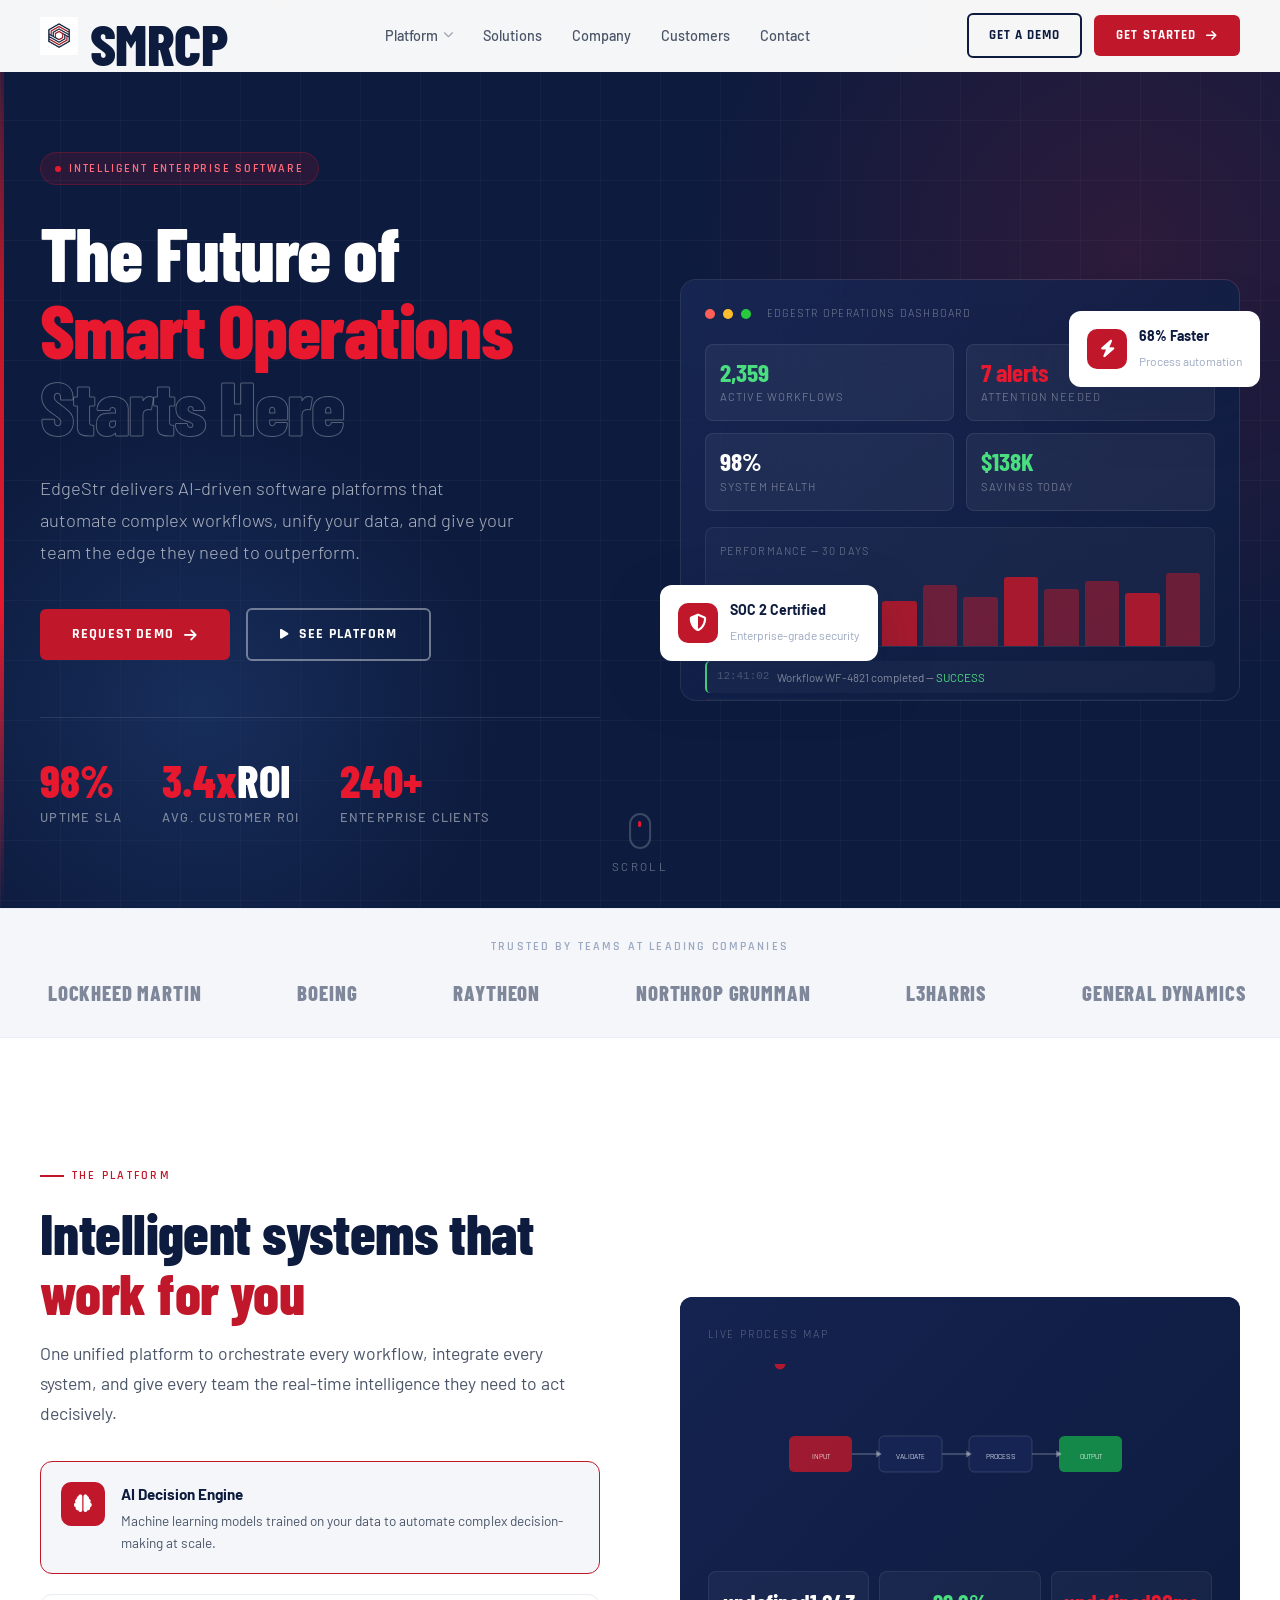
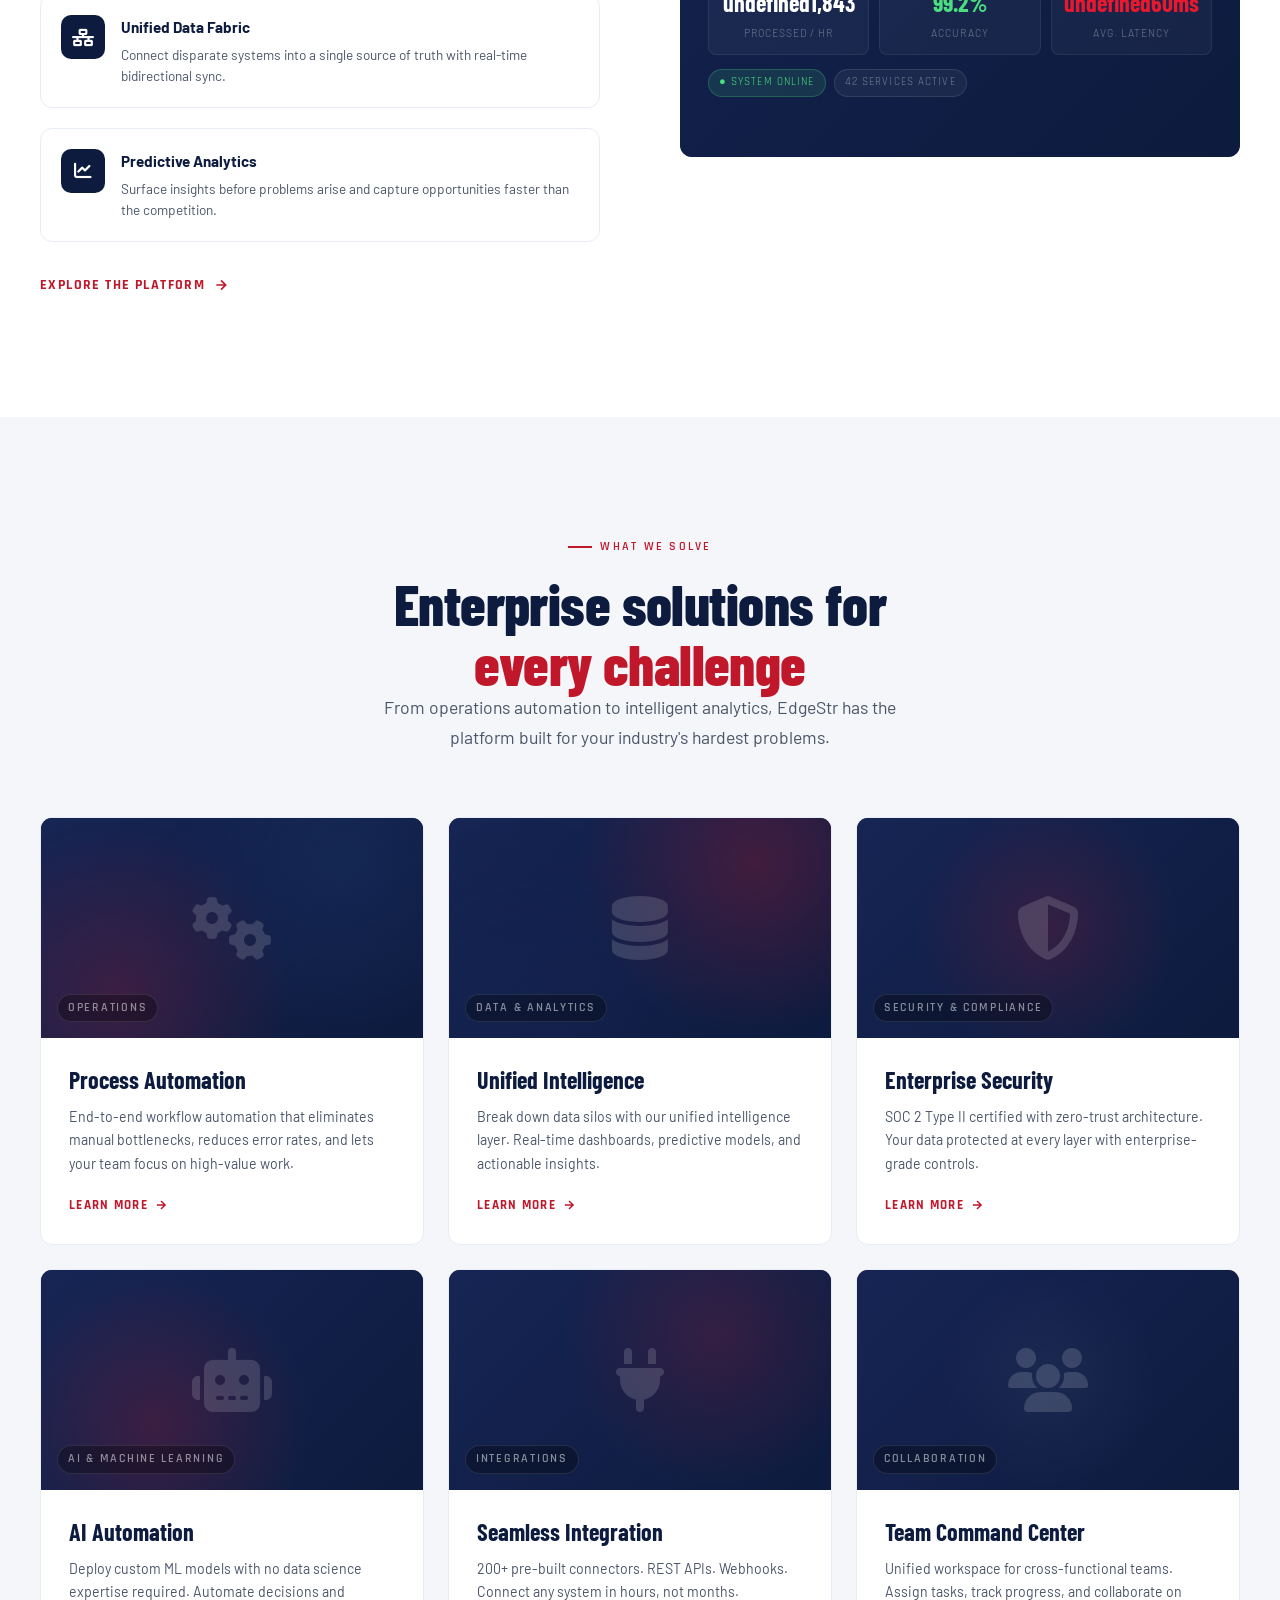
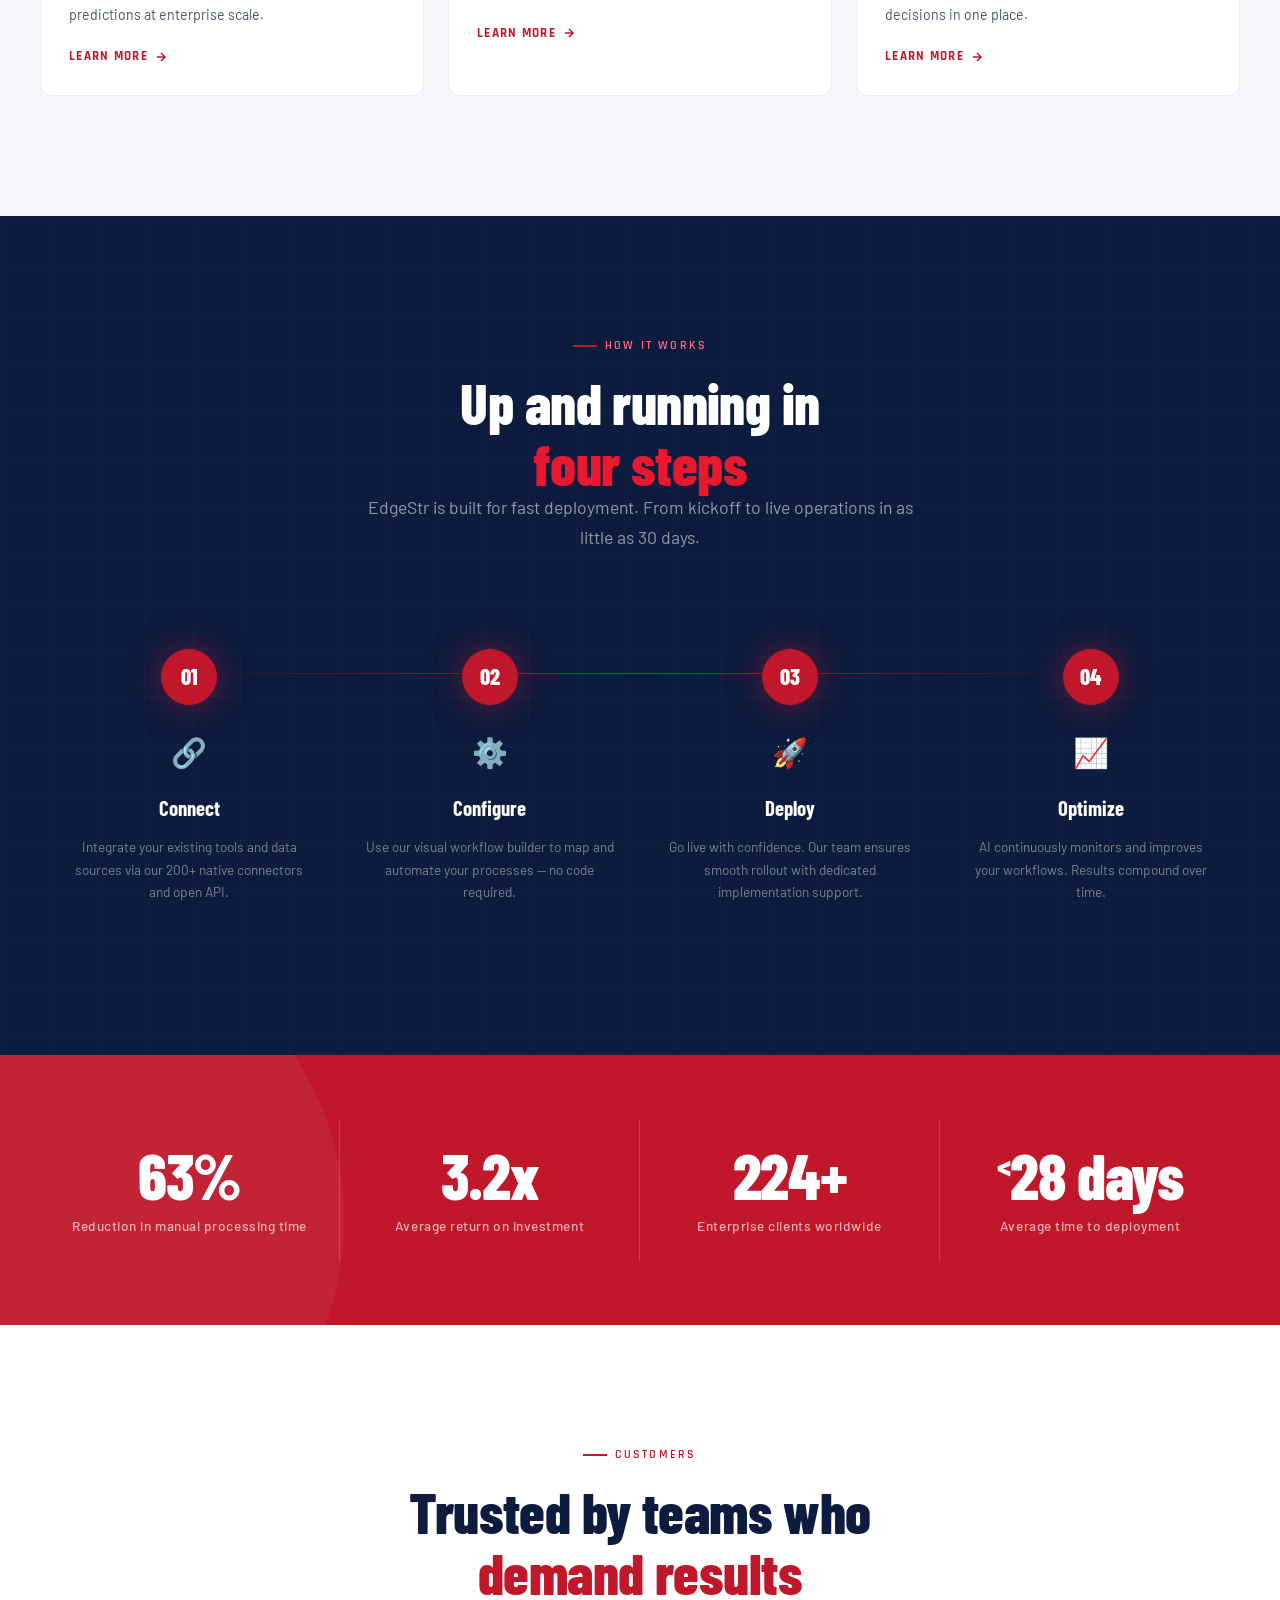
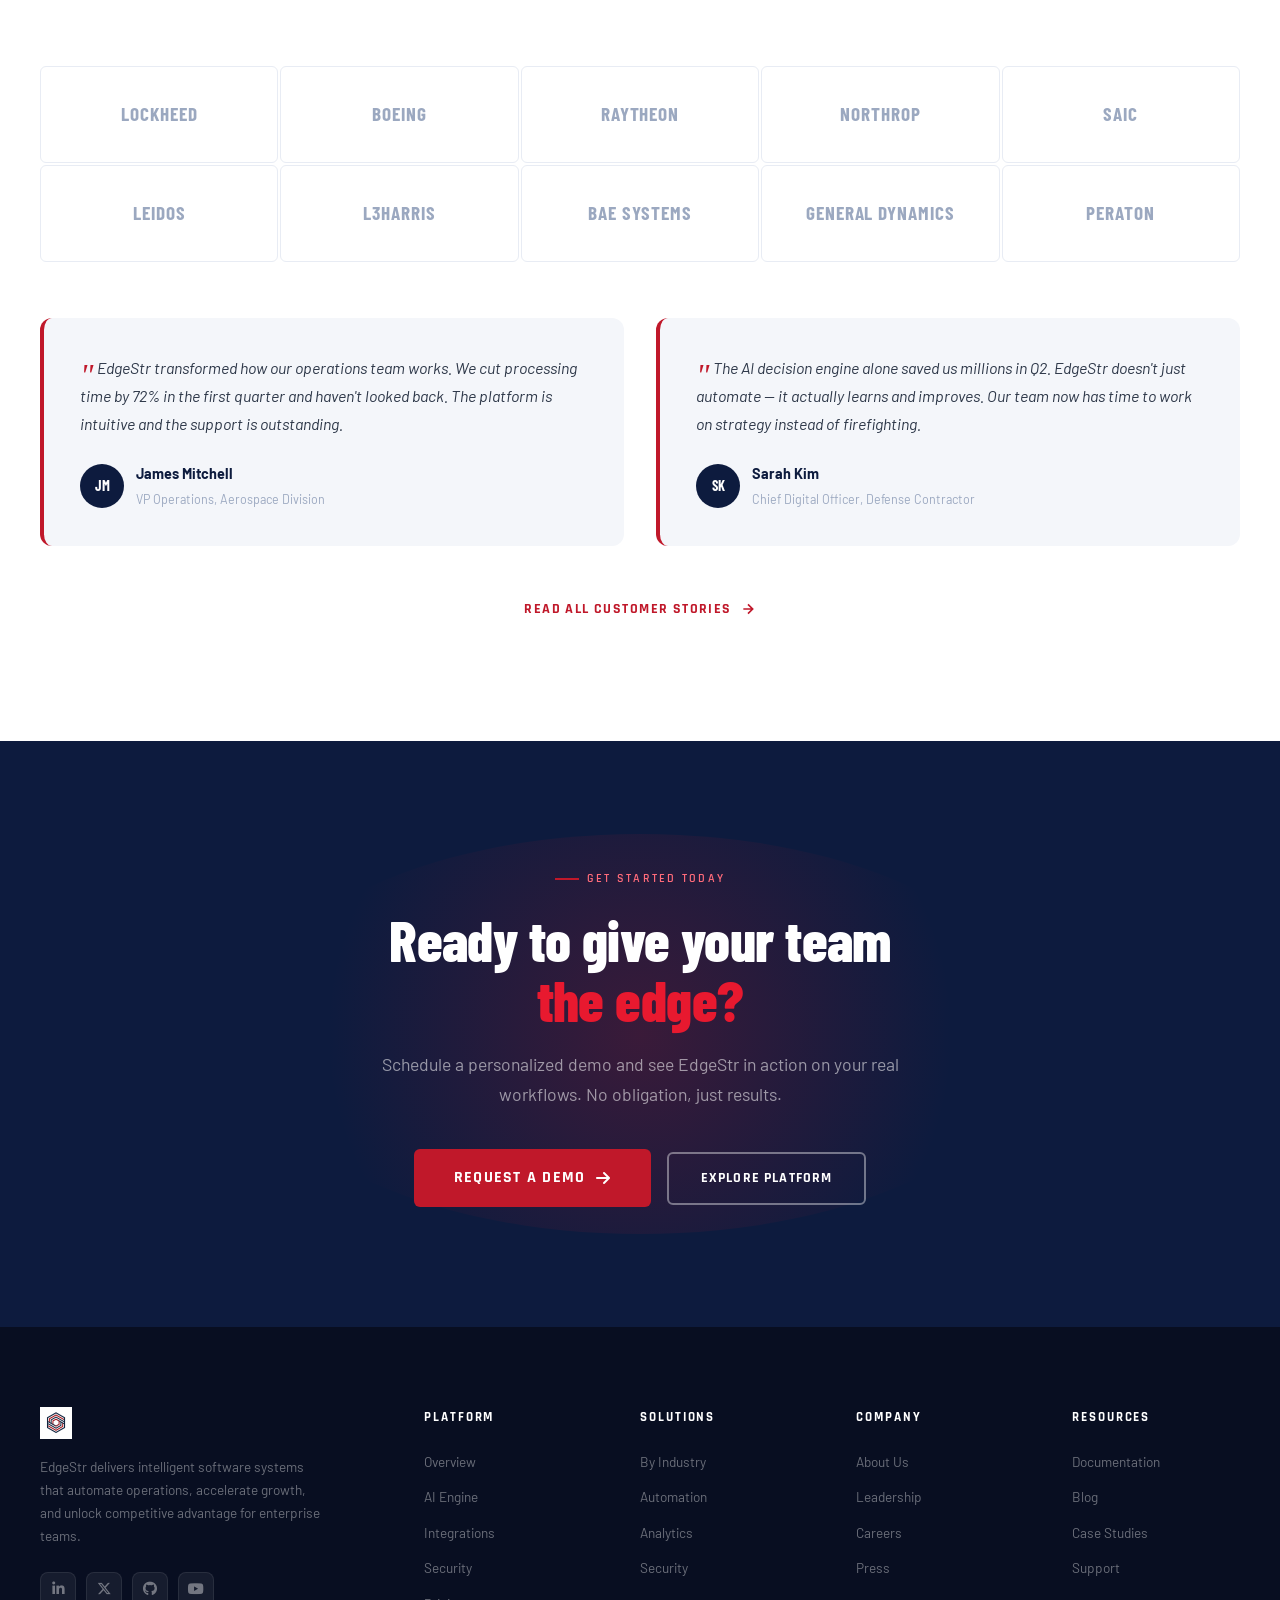
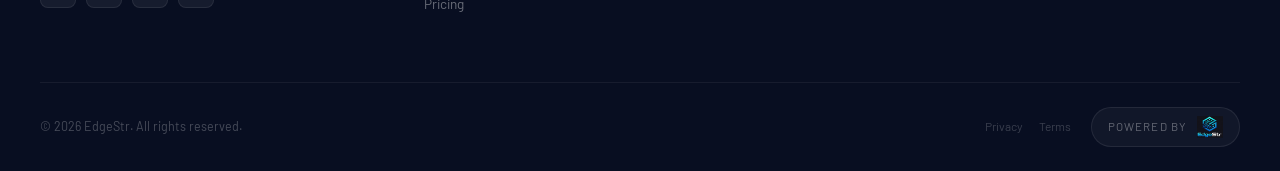
==== commit 91920e83: "Website Title Brief Idea im playng with having a big SMCRP banner on the home page" ====
--- a/website/index.html
+++ b/website/index.html
@@ -18,6 +18,7 @@
   <div class="nav-inner">
     <a href="index.html" class="nav-logo">
       <img src="webpages/assets/testlogo.png" alt="EdgeStr" />
+      <h2 class="section-heading mt-16">SMRCP<br/></h2>
     </a>
 
     <div class="nav-links">
